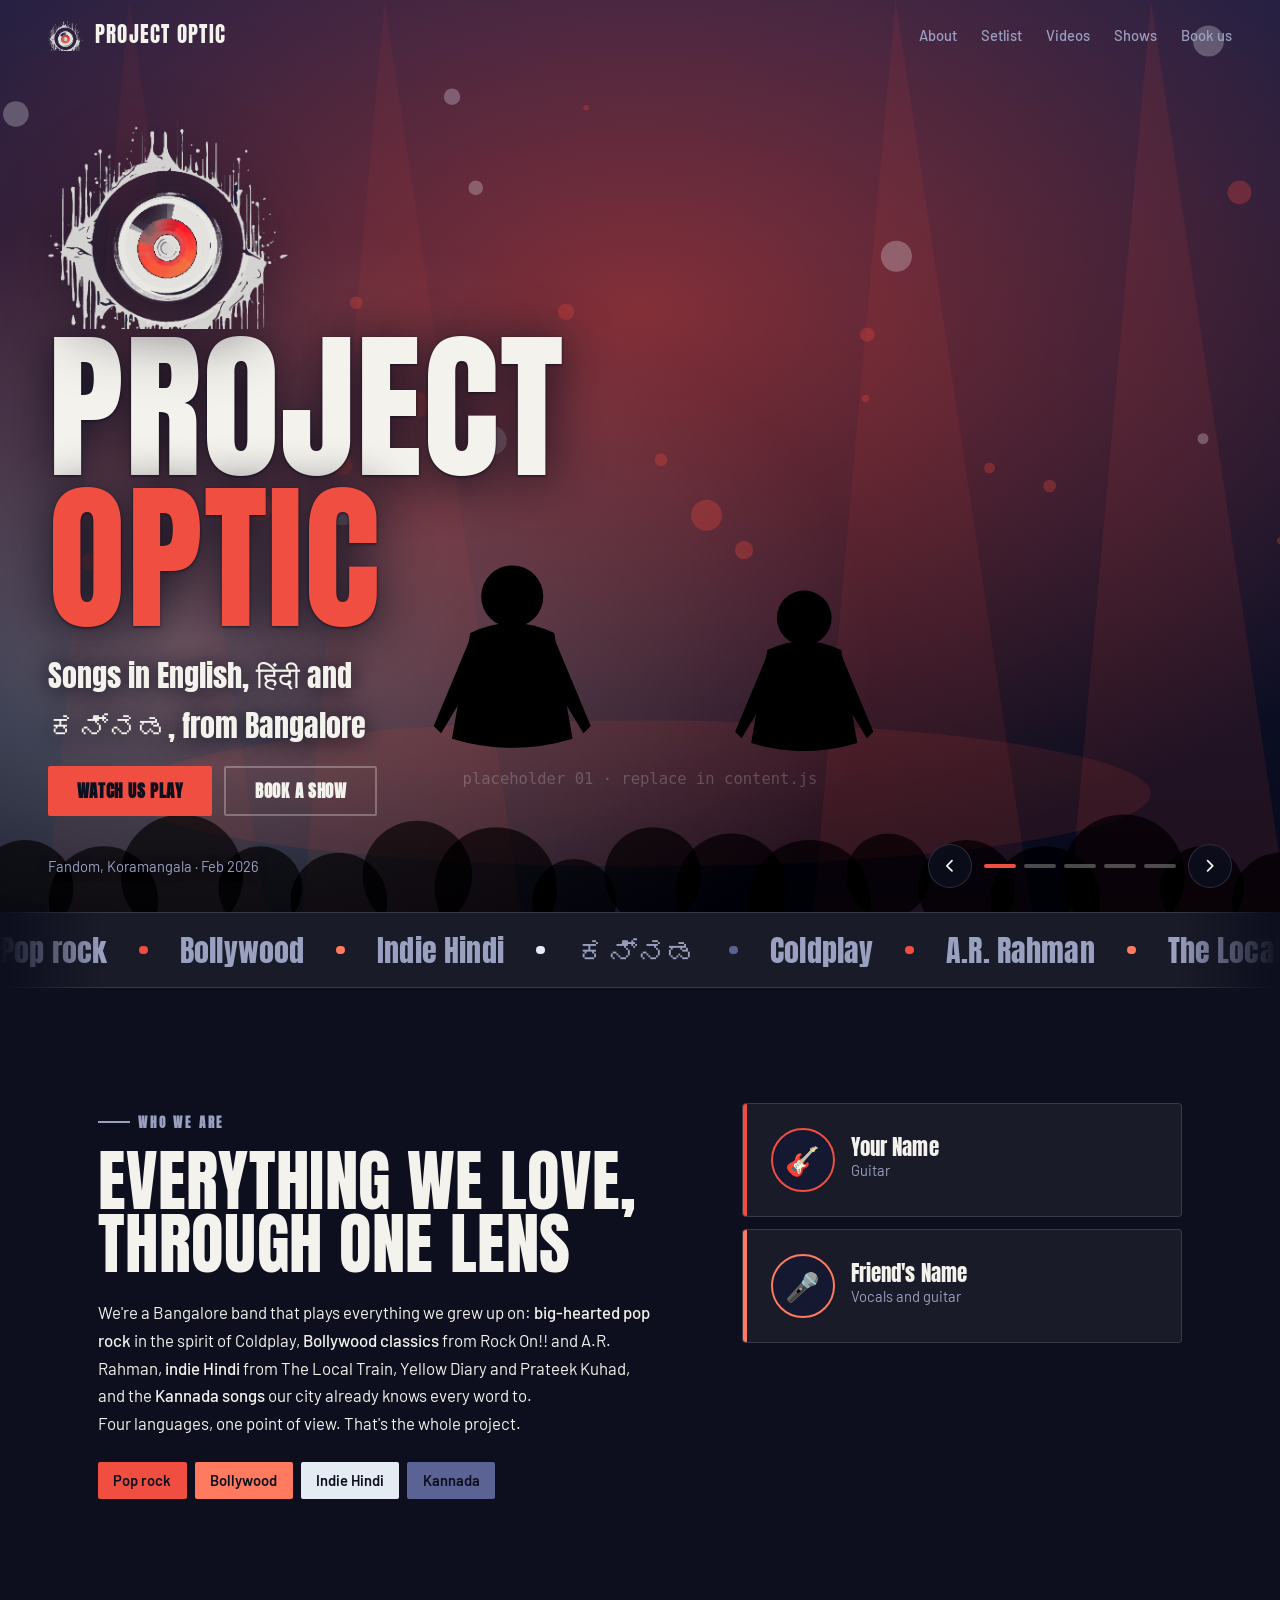
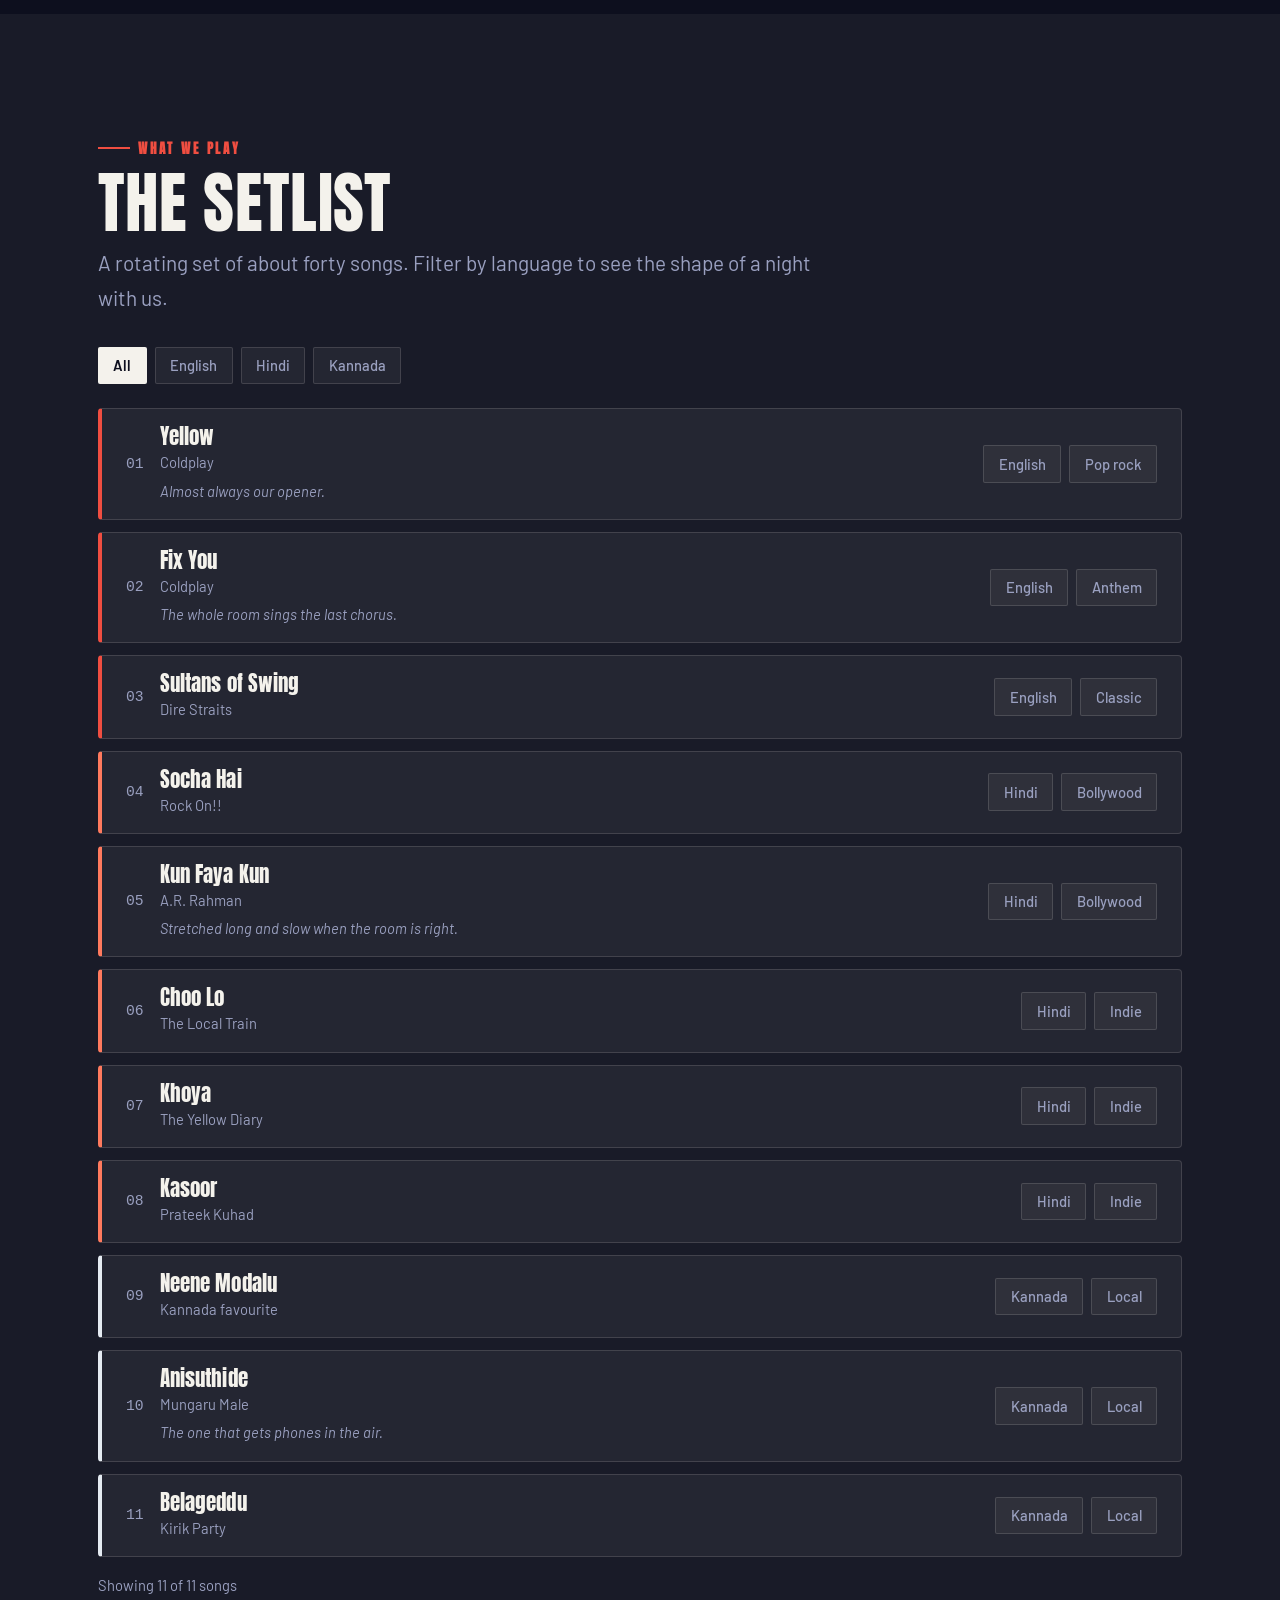
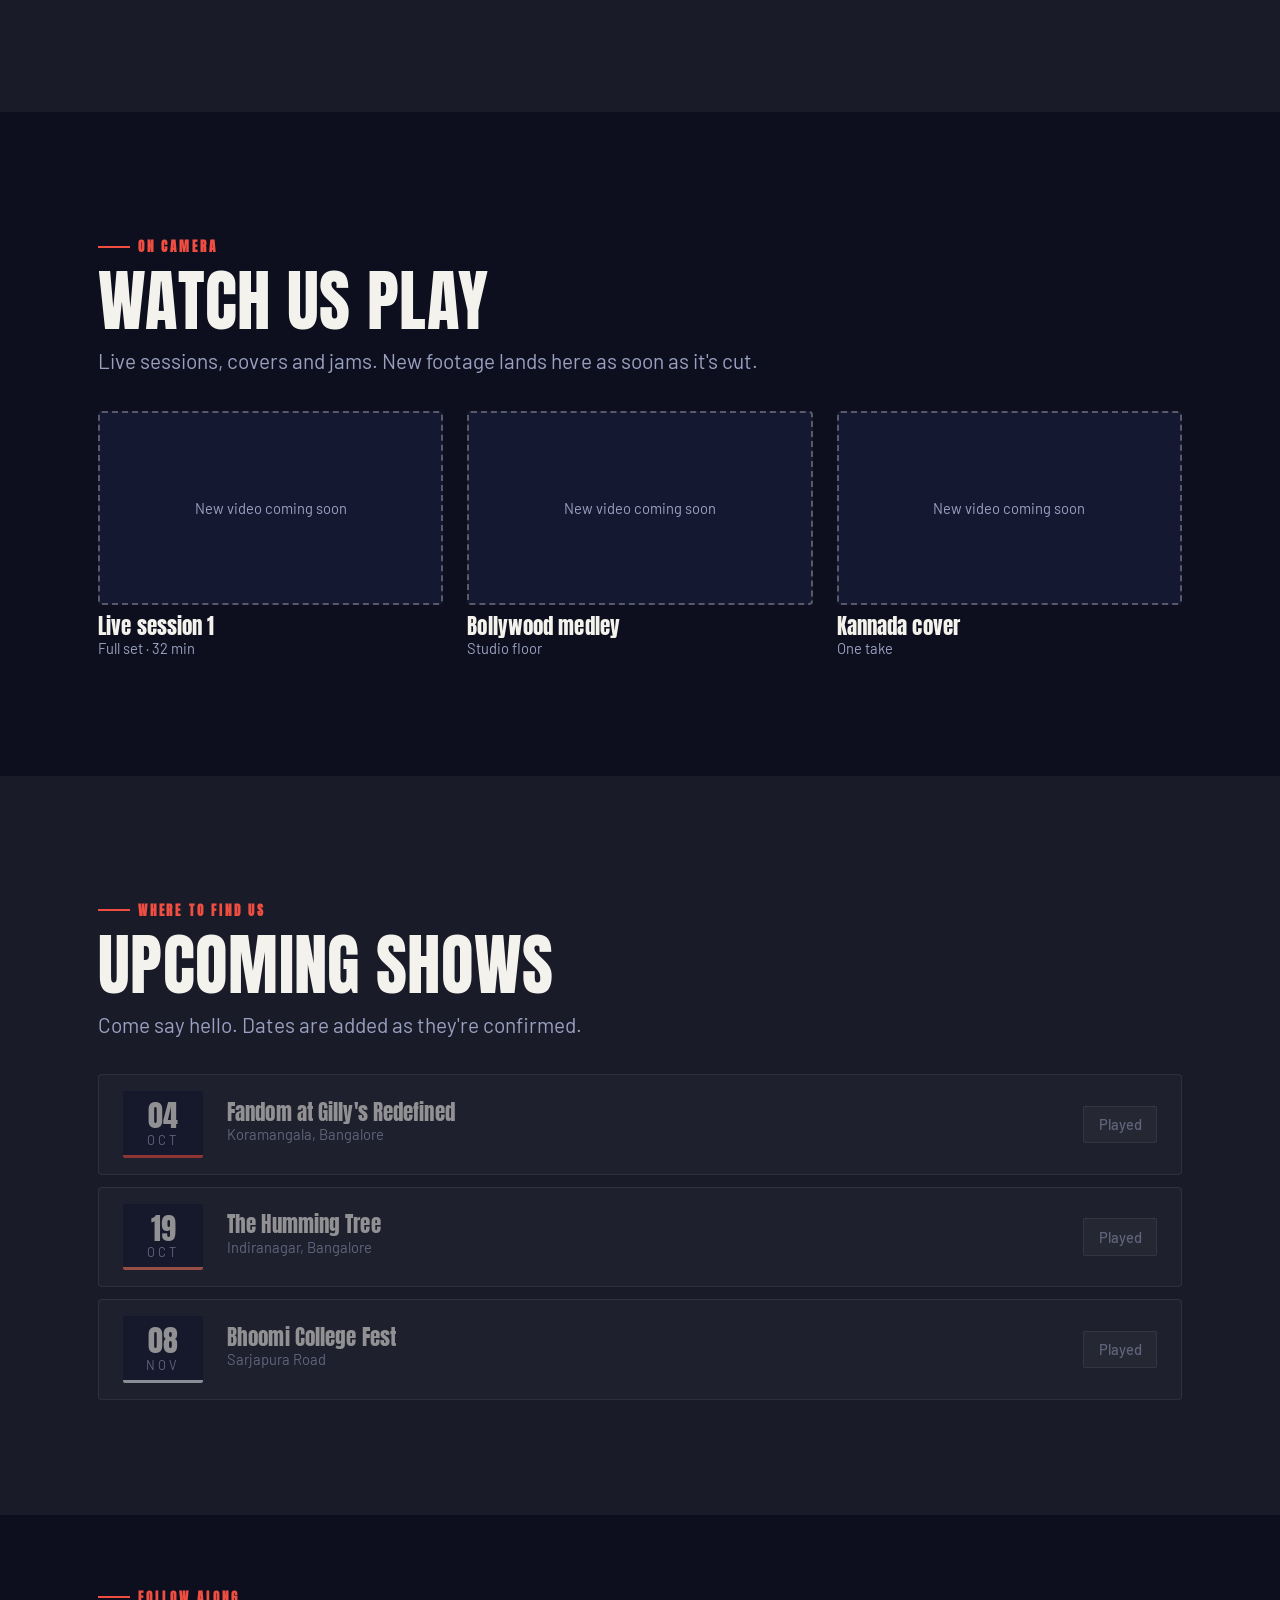
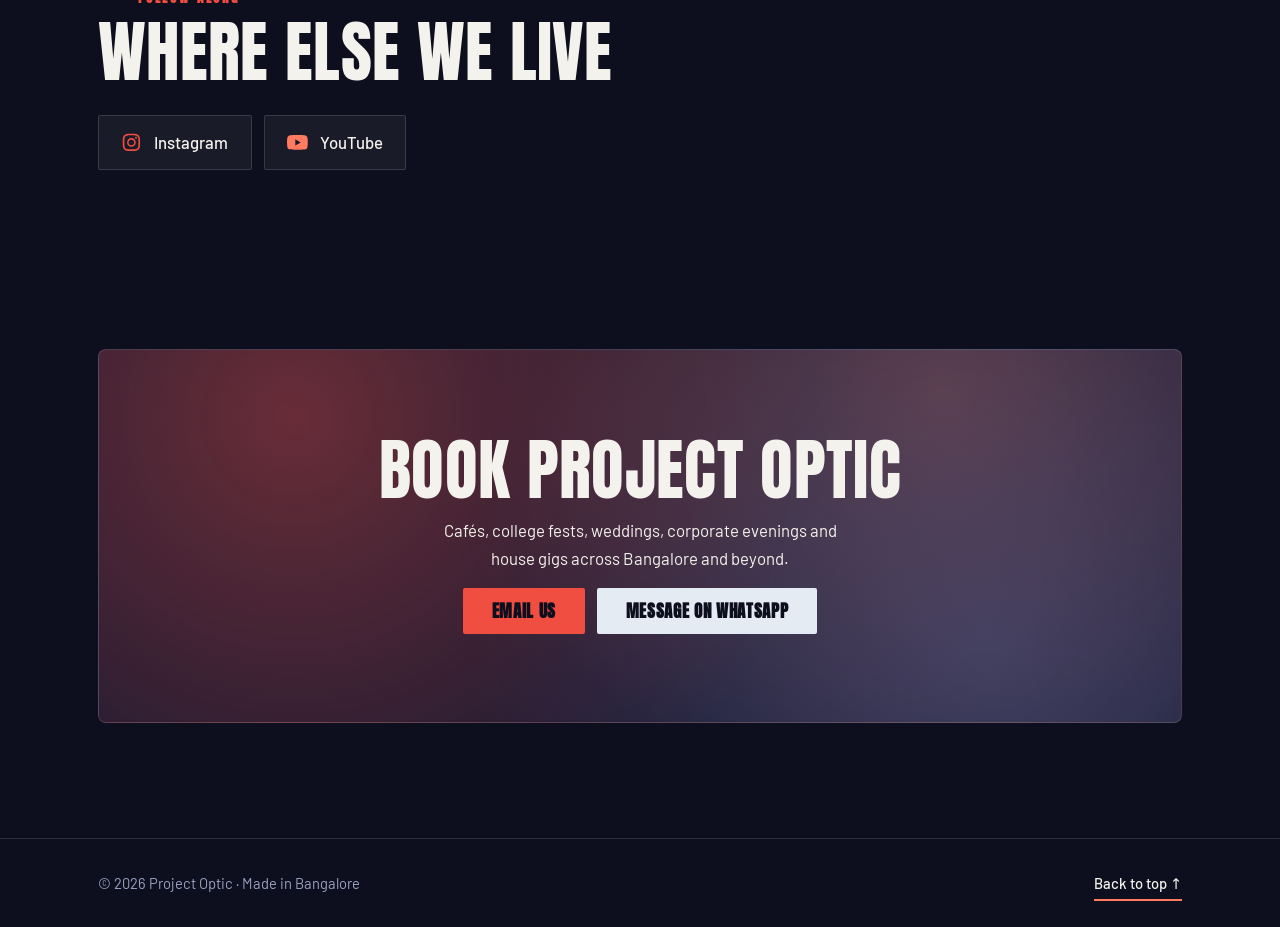
==== site/index.html @ 9bbc74f9 "Rebrand to Project Optic and redesign around the logo The band is Project Optic, and the logo — ink " ====
<!DOCTYPE html>
<html lang="en">
<head>
<meta charset="UTF-8">
<meta name="viewport" content="width=device-width, initial-scale=1.0">

<!-- Keep these in sync with brand.name / brand.tagline in assets/js/content.js.
     They are static so crawlers and link previews see them without running JS. -->
<title>Project Optic | Pop rock from Bangalore</title>
<meta name="description" content="Project Optic is a Bangalore band playing pop rock, Bollywood, indie Hindi and Kannada songs.">
<link rel="canonical" href="https://project-optic.netlify.app/">
<meta property="og:type" content="website">
<meta property="og:url" content="https://project-optic.netlify.app/">
<meta property="og:site_name" content="Project Optic">
<meta property="og:title" content="Project Optic | Pop rock from Bangalore">
<meta property="og:description" content="Project Optic is a Bangalore band playing pop rock, Bollywood, indie Hindi and Kannada songs.">
<meta property="og:image" content="https://project-optic.netlify.app/assets/img/og-cover.png">
<meta property="og:image:width" content="1200">
<meta property="og:image:height" content="630">
<meta name="twitter:card" content="summary_large_image">
<meta name="twitter:title" content="Project Optic | Pop rock from Bangalore">
<meta name="twitter:description" content="Project Optic is a Bangalore band playing pop rock, Bollywood, indie Hindi and Kannada songs.">
<meta name="twitter:image" content="https://project-optic.netlify.app/assets/img/og-cover.png">
<meta name="theme-color" content="#0d0f1e">

<link rel="icon" type="image/png" sizes="32x32" href="assets/img/favicon-32.png">
<link rel="apple-touch-icon" href="assets/img/icon-180.png">

<link rel="preconnect" href="https://fonts.googleapis.com">
<link rel="preconnect" href="https://fonts.gstatic.com" crossorigin>
<link href="https://fonts.googleapis.com/css2?family=Anton&family=Barlow:wght@400;500;600&family=Noto+Sans+Kannada:wght@400;600&display=swap" rel="stylesheet">

<!-- Stylesheets are layered: tokens (the theme) → base → layout → components
     → sections. Later files only ever consume variables from tokens.css. -->
<link rel="stylesheet" href="assets/css/tokens.css">
<link rel="stylesheet" href="assets/css/base.css">
<link rel="stylesheet" href="assets/css/layout.css">
<link rel="stylesheet" href="assets/css/components.css">
<link rel="stylesheet" href="assets/css/sections.css">
</head>

<body>

<a class="skip" href="#about">Skip to content</a>

<canvas id="backdrop" aria-hidden="true"></canvas>

<!-- ==========================================================================
     Every element below is an empty shell. assets/js/main.js fills each one
     from assets/js/content.js. To reorder the page, move a <section> here and
     move its matching line in the SECTIONS list in main.js.
     ========================================================================== -->

<header class="nav" id="nav"></header>

<header class="hero" id="top"></header>

<div class="marquee" id="marquee"></div>

<main>
  <section class="section"             id="about"   aria-label="About the band"></section>
  <section class="section section--tint" id="setlist" aria-label="Setlist"></section>
  <section class="section"             id="videos"  aria-label="Videos"></section>
  <section class="section section--tint" id="shows"   aria-label="Shows"></section>
  <section class="section section--tight" id="listen" aria-label="Follow along"></section>
  <section class="section"             id="book"    aria-label="Booking"></section>
</main>

<footer class="footer" id="footer"></footer>

<script type="module" src="assets/js/main.js"></script>
</body>
</html>
---- site/assets/css/tokens.css ----
/* ==========================================================================
   TOKENS — the entire look of the site lives in this file.
   Nothing below this file hard-codes a colour, font or size: every other
   stylesheet reads these variables. To reskin the band page, either edit
   the values in :root, or add a new [data-theme="..."] block and set
   <html data-theme="..."> (content.js -> theme).

   The default palette is pulled from the band logo: ink navy #1c2244,
   signal red #f04e41, and the cool paper grey #e5ebf2.
   ========================================================================== */

:root {
  /* --- surfaces ------------------------------------------------------- */
  --c-bg:          #0d0f1e;
  --c-bg-2:        #151831;
  --c-bg-3:        #1f2344;

  /* --- accents: four, used in rotation for stripes, chips and borders -- */
  --c-accent-1:    #f04e41;   /* signal red, straight off the lens */
  --c-accent-2:    #ff7a5e;   /* ember */
  --c-accent-3:    #e5ebf2;   /* paper steel */
  --c-accent-4:    #5b6394;   /* slate */

  /* --- ink ------------------------------------------------------------ */
  --c-text:        #f4f2ec;   /* bone */
  --c-muted:       #9aa0c0;
  --c-on-accent:   #0d0f1e;   /* text that sits ON an accent fill */

  /* --- derived: tints of the ink, so they follow --c-text automatically  */
  --c-line:        color-mix(in srgb, var(--c-text) 14%, transparent);
  --c-line-strong: color-mix(in srgb, var(--c-text) 30%, transparent);
  --c-surface:     color-mix(in srgb, var(--c-text)  5%, transparent);
  --c-surface-2:   color-mix(in srgb, var(--c-text)  9%, transparent);
  --c-veil:        color-mix(in srgb, var(--c-bg)   82%, transparent);

  /* --- type ----------------------------------------------------------- */
  /* Anton echoes the condensed weight of the OPTIC wordmark; Barlow is its
     quieter workmate for running text. */
  --f-display: "Anton", "Arial Narrow", system-ui, sans-serif;
  --f-body:    "Barlow", "Noto Sans Kannada", system-ui, sans-serif;
  --f-mono:    ui-monospace, "SF Mono", Menlo, monospace;

  --fw-body:    400;
  --fw-medium:  500;
  --fw-bold:    600;
  --fw-display: 400;          /* Anton ships one weight, and it is already heavy */

  /* fluid type scale: min at 360px, max at 1200px */
  --t-xs:   0.8rem;
  --t-sm:   0.92rem;
  --t-base: 1.05rem;
  --t-lg:   clamp(1.12rem, 0.4vw + 1.02rem, 1.3rem);
  --t-xl:   clamp(1.4rem,  1.0vw + 1.15rem, 1.9rem);
  --t-2xl:  clamp(1.9rem,  2.2vw + 1.3rem,  2.8rem);
  --t-3xl:  clamp(2.4rem,  4.6vw + 1.2rem,  4.2rem);
  --t-hero: clamp(3.6rem,  13vw,            10rem);

  --lh-tight: 0.94;
  --lh-snug:  1.2;
  --lh-body:  1.65;
  --ls-tight: 0.005em;        /* Anton is condensed; negative tracking closes it up */
  --ls-wide:   0.22em;

  /* --- space scale ---------------------------------------------------- */
  --s-1: 0.25rem;
  --s-2: 0.5rem;
  --s-3: 0.75rem;
  --s-4: 1rem;
  --s-5: 1.5rem;
  --s-6: 2rem;
  --s-7: 3rem;
  --s-8: 4rem;

  /* vertical rhythm between major sections, and the page side gutter */
  --s-section: clamp(4rem, 9vw, 7.5rem);
  --s-gutter:  clamp(1.25rem, 4vw, 3rem);

  /* --- measure -------------------------------------------------------- */
  --w-page:  1180px;
  --w-wide:  1420px;
  --w-prose: 62ch;

  /* --- shape ---------------------------------------------------------- */
  /* Hard edges: the logo is stencil and splatter, not soft and rounded. */
  --r-sm:   2px;
  --r-md:   4px;
  --r-lg:   6px;
  --r-xl:   8px;
  --r-pill: 999px;
  --r-button: var(--r-sm);    /* swap to --r-pill for a softer look */
  --r-chip:   var(--r-sm);

  --border:      1px solid var(--c-line);
  --border-accent-w: 4px;

  /* --- depth ---------------------------------------------------------- */
  --shadow-sm: 0 2px 10px rgb(0 0 0 / 0.3);
  --shadow-md: 0 14px 40px rgb(0 0 0 / 0.4);
  --shadow-lg: 0 30px 80px rgb(0 0 0 / 0.5);
  --glow:      0 0 34px color-mix(in srgb, var(--c-accent-1) 55%, transparent);

  /* --- motion --------------------------------------------------------- */
  --e-out:      cubic-bezier(.2, .8, .2, 1);
  --d-fast:     140ms;
  --d-base:     260ms;
  --d-slow:     600ms;

  /* --- chrome --------------------------------------------------------- */
  --nav-h:      4.5rem;
  --hero-min:   min(100svh, 880px);
  --slide-ratio: 16 / 10;

  /* --- brand ---------------------------------------------------------- */
  --logo-hero-w: clamp(9rem, 20vw, 15rem);
  --grain-opacity: 0.05;
}

/* ==========================================================================
   ALTERNATE THEMES
   Set `theme` in content.js to switch. Each block only restates what
   differs from :root.
   ========================================================================== */

/* The logo's native habitat: navy ink on paper. Pair with
   brand.logo = "assets/img/logo.png" and options.backdrop = "none". */
[data-theme="paper"] {
  --c-bg:        #f4f2ec;
  --c-bg-2:      #e8e5dc;
  --c-bg-3:      #dcd8cd;
  --c-accent-1:  #e03a2d;
  --c-accent-2:  #c2410c;
  --c-accent-3:  #1c2244;
  --c-accent-4:  #5b6394;
  --c-text:      #1c2244;
  --c-muted:     #5b6180;
  --c-on-accent: #f4f2ec;
  --grain-opacity: 0.03;
}

/* Colder, more clinical: surveillance rather than stage. */
[data-theme="scope"] {
  --c-bg:        #05100f;
  --c-bg-2:      #0a1d1c;
  --c-bg-3:      #103230;
  --c-accent-1:  #4ade80;
  --c-accent-2:  #22d3ee;
  --c-accent-3:  #e2f5f0;
  --c-accent-4:  #2f6f6a;
  --c-text:      #e8fbf6;
  --c-muted:     #7fa8a2;
  --c-on-accent: #05100f;
}

/* The earlier rangoli palette, kept so it is one word away. */
[data-theme="rangoli"] {
  --c-bg:        #120a2e;
  --c-bg-2:      #1d1147;
  --c-bg-3:      #2a1661;
  --c-accent-1:  #ffb627;
  --c-accent-2:  #ff3d8b;
  --c-accent-3:  #19c3b3;
  --c-accent-4:  #7b5cff;
  --c-text:      #f6eee3;
  --c-muted:     #b9aed6;
  --c-on-accent: #120a2e;
  --f-display:   "Baloo 2", system-ui, sans-serif;
  --f-body:      "Mukta", system-ui, sans-serif;
  --r-button:    var(--r-pill);
  --r-chip:      var(--r-pill);
  --r-sm: 10px; --r-md: 18px; --r-lg: 28px; --r-xl: 40px;
  --lh-tight: 1.02; --ls-tight: -0.02em;
}
---- site/assets/css/base.css ----
/* ==========================================================================
   BASE — reset and element defaults. Reads tokens, defines no look of its own.
   ========================================================================== */

*, *::before, *::after { box-sizing: border-box; }
* { margin: 0; padding: 0; }

html {
  scroll-behavior: smooth;
  scroll-padding-top: calc(var(--nav-h) + var(--s-4));
  -webkit-text-size-adjust: 100%;
}

body {
  background: var(--c-bg);
  color: var(--c-text);
  font-family: var(--f-body);
  font-size: var(--t-base);
  font-weight: var(--fw-body);
  line-height: var(--lh-body);
  overflow-x: hidden;
  -webkit-font-smoothing: antialiased;
}

img, svg, video, canvas { display: block; max-width: 100%; }
img { height: auto; }

a { color: inherit; text-decoration: none; }
button { font: inherit; color: inherit; background: none; border: 0; cursor: pointer; }
ul, ol { list-style: none; }

h1, h2, h3, h4 {
  font-family: var(--f-display);
  font-weight: var(--fw-display);
  line-height: var(--lh-tight);
  letter-spacing: var(--ls-tight);
  text-wrap: balance;
}

p { text-wrap: pretty; }

:focus-visible {
  outline: 3px solid var(--c-accent-1);
  outline-offset: 3px;
  border-radius: var(--r-sm);
}

::selection { background: var(--c-accent-2); color: var(--c-text); }

/* Visible only to screen readers. */
.sr-only {
  position: absolute;
  width: 1px; height: 1px;
  margin: -1px; padding: 0;
  overflow: hidden;
  clip-path: inset(50%);
  white-space: nowrap;
}

/* Skip link, revealed on keyboard focus. */
.skip {
  position: absolute;
  top: var(--s-3); left: var(--s-3);
  z-index: 100;
  padding: var(--s-3) var(--s-5);
  border-radius: var(--r-pill);
  background: var(--c-accent-1);
  color: var(--c-on-accent);
  font-family: var(--f-display);
  font-weight: var(--fw-bold);
  transform: translateY(-160%);
  transition: transform var(--d-base) var(--e-out);
}
.skip:focus-visible { transform: translateY(0); }

@media (prefers-reduced-motion: reduce) {
  html { scroll-behavior: auto; }
  *, *::before, *::after {
    animation-duration: 0.01ms !important;
    animation-iteration-count: 1 !important;
    transition-duration: 0.01ms !important;
  }
}
---- site/assets/css/layout.css ----
/* ==========================================================================
   LAYOUT — the page shell: nav, section rhythm, containers, footer.
   Structural only. Section-specific composition lives in sections.css.
   ========================================================================== */

/* --- containers --------------------------------------------------------- */
.wrap      { width: 100%; max-width: var(--w-page); margin-inline: auto; padding-inline: var(--s-gutter); }
.wrap--wide{ max-width: var(--w-wide); }
.prose     { max-width: var(--w-prose); }

/* --- section rhythm ----------------------------------------------------- */
.section { padding-block: var(--s-section); position: relative; }
.section--tight { padding-block: calc(var(--s-section) * 0.55); }

/* Alternating tint, so neighbouring sections separate without hard rules. */
.section--tint { background: var(--c-surface); }

.section__head {
  display: flex;
  flex-wrap: wrap;
  align-items: end;
  justify-content: space-between;
  gap: var(--s-4);
  margin-bottom: var(--s-6);
}
.section__title { font-size: var(--t-3xl); text-transform: uppercase; }
.section__lead  { color: var(--c-muted); font-size: var(--t-lg); max-width: var(--w-prose); margin-top: var(--s-3); }

/* Small uppercase kicker above a heading. */
.kicker {
  display: inline-flex;
  align-items: center;
  gap: var(--s-2);
  font-family: var(--f-display);
  font-size: var(--t-xs);
  font-weight: var(--fw-bold);
  letter-spacing: var(--ls-wide);
  text-transform: uppercase;
  color: var(--c-accent-1);
  margin-bottom: var(--s-3);
}
.kicker::before {
  content: "";
  width: 2rem; height: 2px;
  background: currentColor;
}

/* --- nav ---------------------------------------------------------------- */
.nav {
  position: fixed;
  inset: 0 0 auto 0;
  z-index: 50;
  height: var(--nav-h);
  display: flex;
  align-items: center;
  gap: var(--s-5);
  justify-content: space-between;
  padding-inline: var(--s-gutter);
  transition: background var(--d-base), backdrop-filter var(--d-base), border-color var(--d-base);
  border-bottom: 1px solid transparent;
}
/* .is-stuck is toggled by nav.js once the page scrolls past the hero lip. */
.nav.is-stuck {
  background: var(--c-veil);
  backdrop-filter: blur(14px) saturate(1.3);
  border-bottom-color: var(--c-line);
}

.nav__brand {
  display: inline-flex;
  align-items: center;
  gap: var(--s-3);
  font-family: var(--f-display);
  font-weight: var(--fw-display);
  font-size: var(--t-lg);
  letter-spacing: var(--ls-tight);
}
.nav__mark { width: auto; height: 1.9rem; flex: none; object-fit: contain; }
.nav__brand span { text-transform: uppercase; letter-spacing: 0.06em; }

.nav__links { display: flex; align-items: center; gap: var(--s-5); }
.nav__link {
  position: relative;
  font-weight: var(--fw-medium);
  font-size: var(--t-sm);
  color: var(--c-muted);
  transition: color var(--d-fast);
}
.nav__link::after {
  content: "";
  position: absolute;
  left: 0; right: 100%; bottom: -6px;
  height: 2px;
  background: var(--c-accent-2);
  transition: right var(--d-base) var(--e-out);
}
.nav__link:hover, .nav__link[aria-current="true"] { color: var(--c-text); }
.nav__link:hover::after, .nav__link[aria-current="true"]::after { right: 0; }

@media (max-width: 760px) {
  .nav__links { gap: var(--s-4); }
  .nav__link  { font-size: var(--t-xs); }
  .nav__link[data-optional] { display: none; }
}

/* --- footer ------------------------------------------------------------- */
.footer {
  border-top: var(--border);
  padding-block: var(--s-6);
  color: var(--c-muted);
  font-size: var(--t-sm);
}
.footer__inner {
  display: flex;
  flex-wrap: wrap;
  gap: var(--s-4);
  align-items: center;
  justify-content: space-between;
}

/* --- decorative background layer --------------------------------------- */
#backdrop {
  position: fixed;
  inset: 0;
  z-index: -1;
  width: 100%;
  height: 100%;
}
---- site/assets/css/components.css ----
/* ==========================================================================
   COMPONENTS — small reusable pieces, used by more than one section.
   ========================================================================== */

/* --- buttons ------------------------------------------------------------ */
.btn {
  display: inline-flex;
  align-items: center;
  gap: var(--s-2);
  padding: 0.9rem 1.8rem;
  border-radius: var(--r-button);
  font-family: var(--f-display);
  letter-spacing: 0.04em;
  text-transform: uppercase;
  font-weight: var(--fw-bold);
  font-size: var(--t-base);
  line-height: 1;
  white-space: nowrap;
  transition: transform var(--d-fast) var(--e-out), background var(--d-fast), box-shadow var(--d-fast);
}
.btn:hover { transform: translateY(-2px); }
.btn:active { transform: translateY(0); }

.btn--primary { background: var(--c-accent-1); color: var(--c-on-accent); }
.btn--accent  { background: var(--c-accent-3); color: var(--c-on-accent); }
.btn--ghost   { border: 2px solid var(--c-line-strong); color: var(--c-text); }
.btn--ghost:hover { border-color: var(--c-text); background: var(--c-surface); }

.btn-row { display: flex; flex-wrap: wrap; gap: var(--s-3); }

/* --- chips -------------------------------------------------------------- */
.chip {
  display: inline-flex;
  align-items: center;
  gap: var(--s-2);
  padding: 0.35rem 0.9rem;
  border-radius: var(--r-chip);
  border: var(--border);
  background: var(--c-surface);
  font-size: var(--t-sm);
  font-weight: var(--fw-medium);
  color: var(--c-muted);
  transition: color var(--d-fast), background var(--d-fast), border-color var(--d-fast);
}
.chip-row { display: flex; flex-wrap: wrap; gap: var(--s-2); }

/* Filled variant. --accent is set per item by render.js, cycling the four
   accent tokens, so a new palette recolours every chip for free. */
.chip--solid {
  background: var(--accent, var(--c-accent-1));
  border-color: transparent;
  color: var(--c-on-accent);
  font-weight: var(--fw-bold);
}

/* Toggle variant, used by the setlist filter. */
.chip--toggle { cursor: pointer; }
.chip--toggle:hover { color: var(--c-text); border-color: var(--c-line-strong); }
.chip--toggle[aria-pressed="true"] {
  background: var(--c-text);
  border-color: transparent;
  color: var(--c-bg);
  font-weight: var(--fw-bold);
}

/* --- card --------------------------------------------------------------- */
.card {
  position: relative;
  padding: var(--s-5);
  border-radius: var(--r-md);
  background: var(--c-surface);
  border: var(--border);
  overflow: hidden;
}
/* Coloured spine; --accent is assigned per card by render.js. */
.card--spine::before {
  content: "";
  position: absolute;
  inset: 0 auto 0 0;
  width: var(--border-accent-w);
  background: var(--accent, var(--c-accent-1));
}
.card--spine { padding-left: calc(var(--s-5) + var(--border-accent-w)); }

.card--lift { transition: transform var(--d-base) var(--e-out), background var(--d-base); }
.card--lift:hover { transform: translateY(-4px); background: var(--c-surface-2); }

/* --- avatar ------------------------------------------------------------- */
.avatar {
  width: 4rem; height: 4rem;
  flex: none;
  display: grid;
  place-items: center;
  border-radius: 50%;
  background: var(--c-bg-2);
  border: 2px solid var(--accent, var(--c-accent-1));
  font-size: 1.75rem;
  line-height: 1;
}

/* --- marquee ------------------------------------------------------------ */
.marquee {
  overflow: hidden;
  border-block: var(--border);
  background: var(--c-surface);
  padding-block: var(--s-3);
  -webkit-mask-image: linear-gradient(90deg, transparent, #000 8%, #000 92%, transparent);
          mask-image: linear-gradient(90deg, transparent, #000 8%, #000 92%, transparent);
}
.marquee__track {
  display: flex;
  width: max-content;
  gap: var(--s-6);
  animation: marquee var(--marquee-duration, 34s) linear infinite;
}
.marquee:hover .marquee__track { animation-play-state: paused; }
.marquee__item {
  display: inline-flex;
  align-items: center;
  gap: var(--s-6);
  font-family: var(--f-display);
  font-size: var(--t-xl);
  font-weight: var(--fw-display);
  letter-spacing: var(--ls-tight);
  color: var(--c-muted);
  white-space: nowrap;
}
.marquee__item::after {
  content: "";
  width: 0.55rem; height: 0.55rem;
  border-radius: 50%;
  background: var(--accent, var(--c-accent-2));
}
@keyframes marquee { to { transform: translateX(-50%); } }

@media (prefers-reduced-motion: reduce) {
  .marquee__track { animation: none; }
}

/* --- empty state -------------------------------------------------------- */
.empty {
  display: grid;
  place-items: center;
  gap: var(--s-2);
  padding: var(--s-6);
  text-align: center;
  border: 2px dashed var(--c-line-strong);
  border-radius: var(--r-md);
  color: var(--c-muted);
  font-size: var(--t-sm);
}
---- site/assets/css/sections.css ----
/* ==========================================================================
   SECTIONS — the composition of each band-page block, in page order:
   hero/carousel · about · setlist · videos · shows · listen · book
   ========================================================================== */

/* ==========================================================================
   1. HERO — full-bleed auto-scrolling photo carousel with the name over it
   ========================================================================== */
.hero {
  position: relative;
  min-height: var(--hero-min);
  display: grid;
  isolation: isolate;
}
.hero > * { grid-area: 1 / 1; }

/* --- the carousel itself ------------------------------------------------ */
.carousel { position: relative; overflow: hidden; }

.carousel__track {
  display: flex;
  height: 100%;
  overflow-x: auto;
  overscroll-behavior-x: contain;
  scroll-snap-type: x mandatory;
  scrollbar-width: none;
}
.carousel__track::-webkit-scrollbar { display: none; }

.slide {
  position: relative;
  flex: 0 0 100%;
  scroll-snap-align: center;
  scroll-snap-stop: always;
}
.slide__img {
  width: 100%;
  height: 100%;
  object-fit: cover;
  /* Photos sit behind display type, so they are dimmed and desaturated a
     little; remove this filter if your photos are already dark. */
  filter: saturate(1.05) contrast(1.05);
}

/* Legibility veil: darkens the photo towards the bottom where text sits. */
.hero__veil {
  pointer-events: none;
  background:
    linear-gradient(180deg,
      color-mix(in srgb, var(--c-bg) 72%, transparent) 0%,
      color-mix(in srgb, var(--c-bg) 18%, transparent) 32%,
      color-mix(in srgb, var(--c-bg) 62%, transparent) 72%,
      var(--c-bg) 100%),
    radial-gradient(ellipse at 50% 42%,
      transparent 30%,
      color-mix(in srgb, var(--c-bg) 55%, transparent) 100%);
}

/* --- the words over the photos ------------------------------------------ */
.hero__content {
  position: relative;
  z-index: 2;
  display: grid;
  align-content: center;
  justify-items: start;
  gap: var(--s-4);
  width: 100%;
  max-width: var(--w-wide);
  margin-inline: auto;
  padding: calc(var(--nav-h) + var(--s-7)) var(--s-gutter) calc(var(--s-8) + var(--s-6));
  pointer-events: none;
}
.hero__content > * { pointer-events: auto; }

/* The lens mark, floated above the name. Drop-shadow rather than box-shadow
   so the glow follows the splatter's silhouette, not a rectangle. */
.hero__mark {
  width: var(--logo-hero-w);
  height: auto;
  margin-bottom: calc(var(--s-3) * -1);
  filter: drop-shadow(0 8px 30px color-mix(in srgb, var(--c-bg) 90%, transparent));
}

.hero__title {
  font-size: var(--t-hero);
  line-height: var(--lh-tight);
  text-transform: uppercase;
  text-shadow: 0 6px 50px var(--c-bg), 0 1px 3px color-mix(in srgb, var(--c-bg) 80%, transparent);
}
.hero__title span { display: block; }
.hero__title span:nth-child(2) { color: var(--c-accent-1); }

.hero__tagline {
  font-family: var(--f-display);
  font-weight: var(--fw-medium);
  font-size: var(--t-xl);
  max-width: 24ch;
  text-shadow: 0 2px 22px var(--c-bg);
}

/* --- controls ----------------------------------------------------------- */
.carousel__ui {
  position: absolute;
  z-index: 3;
  left: 0; right: 0; bottom: var(--s-5);
  display: flex;
  align-items: center;
  justify-content: space-between;
  gap: var(--s-4);
  max-width: var(--w-wide);
  margin-inline: auto;
  padding-inline: var(--s-gutter);
}

.carousel__caption {
  font-size: var(--t-sm);
  color: var(--c-muted);
  text-shadow: 0 1px 10px var(--c-bg);
  min-height: 1.5em;
}

.carousel__nav { display: flex; align-items: center; gap: var(--s-3); }

.carousel__btn {
  width: 2.75rem; height: 2.75rem;
  display: grid;
  place-items: center;
  border-radius: 50%;
  border: var(--border);
  background: var(--c-veil);
  backdrop-filter: blur(8px);
  transition: background var(--d-fast), border-color var(--d-fast), transform var(--d-fast);
}
.carousel__btn:hover { background: var(--c-surface-2); border-color: var(--c-text); transform: scale(1.06); }
.carousel__btn svg { width: 1.1rem; height: 1.1rem; fill: none; stroke: currentColor; stroke-width: 2.4; }

.carousel__dots { display: flex; gap: var(--s-2); }
.carousel__dot {
  width: 2rem; height: 4px;
  border-radius: var(--r-pill);
  background: var(--c-line-strong);
  transition: background var(--d-base);
}
.carousel__dot[aria-current="true"] { background: var(--c-accent-1); }

@media (max-width: 680px) {
  .carousel__ui { flex-direction: column; align-items: flex-start; }
  .carousel__caption { order: 2; }
}

/* ==========================================================================
   2. ABOUT — story beside the line-up
   ========================================================================== */
.about {
  display: grid;
  grid-template-columns: 1.15fr 0.85fr;
  gap: var(--s-7);
  align-items: start;
}
.about__body > p { color: var(--c-muted); margin-bottom: var(--s-4); }
.about__body strong { color: var(--c-text); font-weight: var(--fw-medium); }

.members { display: grid; gap: var(--s-3); }
.member { display: flex; gap: var(--s-4); align-items: center; }
.member__name { font-size: var(--t-lg); }
.member__role { color: var(--c-muted); font-size: var(--t-sm); }

@media (max-width: 860px) {
  .about { grid-template-columns: 1fr; gap: var(--s-6); }
}

/* ==========================================================================
   3. SETLIST — the songs and what they are
   ========================================================================== */
.setlist { display: grid; gap: var(--s-3); }

.song {
  display: grid;
  grid-template-columns: auto 1fr auto;
  align-items: center;
  gap: var(--s-4);
  padding: var(--s-4) var(--s-5);
  border-radius: var(--r-md);
  background: var(--c-surface);
  border: var(--border);
  border-left: var(--border-accent-w) solid var(--accent, var(--c-accent-1));
  transition: background var(--d-fast), transform var(--d-fast) var(--e-out);
}
.song:hover { background: var(--c-surface-2); transform: translateX(4px); }

.song__index {
  font-family: var(--f-mono);
  font-size: var(--t-sm);
  color: var(--c-muted);
  font-variant-numeric: tabular-nums;
}
.song__title { font-size: var(--t-lg); line-height: var(--lh-snug); }
.song__by    { color: var(--c-muted); font-size: var(--t-sm); }
.song__note  { color: var(--c-muted); font-size: var(--t-sm); font-style: italic; margin-top: var(--s-1); }
.song__meta  { display: flex; gap: var(--s-2); flex-wrap: wrap; justify-content: flex-end; }

/* Hidden by the language filter rather than removed, so focus order holds. */
.song[hidden] { display: none; }

.setlist__filter { margin-bottom: var(--s-5); }
.setlist__count  { color: var(--c-muted); font-size: var(--t-sm); margin-top: var(--s-4); }

@media (max-width: 680px) {
  .song { grid-template-columns: auto 1fr; }
  .song__meta { grid-column: 2; justify-content: flex-start; }
}

/* ==========================================================================
   4. VIDEOS — click-to-play, so no YouTube weight until asked for
   ========================================================================== */
.videos {
  display: grid;
  grid-template-columns: repeat(auto-fit, minmax(300px, 1fr));
  gap: var(--s-5);
}
.video__frame {
  position: relative;
  aspect-ratio: 16 / 9;
  border-radius: var(--r-md);
  overflow: hidden;
  background: var(--c-bg-2);
}
.video__frame iframe { position: absolute; inset: 0; width: 100%; height: 100%; border: 0; }

.video__play {
  position: absolute;
  inset: 0;
  width: 100%; height: 100%;
  padding: 0;
  background-size: cover;
  background-position: center;
}
.video__play::before {
  content: "";
  position: absolute;
  inset: 0;
  background: color-mix(in srgb, var(--c-bg) 30%, transparent);
  transition: background var(--d-base);
}
.video__play:hover::before { background: color-mix(in srgb, var(--c-bg) 10%, transparent); }
.video__play::after {
  content: "";
  position: absolute;
  left: 50%; top: 50%;
  translate: -50% -50%;
  width: 4.5rem; aspect-ratio: 1;
  border-radius: 50%;
  background: var(--c-accent-2) url("data:image/svg+xml,%3Csvg xmlns='http://www.w3.org/2000/svg' viewBox='0 0 24 24'%3E%3Cpath d='M8 5v14l11-7z' fill='white'/%3E%3C/svg%3E") center / 2.2rem no-repeat;
  box-shadow: var(--glow);
  transition: scale var(--d-fast) var(--e-out);
}
.video__play:hover::after { scale: 1.12; }

.video__title { font-size: var(--t-lg); margin-top: var(--s-3); }
.video__meta  { color: var(--c-muted); font-size: var(--t-sm); }

/* ==========================================================================
   5. SHOWS — upcoming dates
   ========================================================================== */
.shows { display: grid; gap: var(--s-3); }
.show {
  display: grid;
  grid-template-columns: 5rem 1fr auto;
  align-items: center;
  gap: var(--s-5);
  padding: var(--s-4) var(--s-5);
  border-radius: var(--r-md);
  border: var(--border);
  background: var(--c-surface);
}
.show__date {
  display: grid;
  place-items: center;
  padding: var(--s-2);
  border-radius: var(--r-sm);
  background: var(--c-bg-2);
  border-bottom: 3px solid var(--accent, var(--c-accent-1));
  line-height: 1.1;
}
.show__day   { font-family: var(--f-display); font-size: var(--t-xl); font-weight: var(--fw-display); }
.show__month { font-size: var(--t-xs); text-transform: uppercase; letter-spacing: var(--ls-wide); color: var(--c-muted); }
.show__venue { font-size: var(--t-lg); }
.show__where { color: var(--c-muted); font-size: var(--t-sm); }
.show--past  { opacity: 0.55; }

@media (max-width: 680px) {
  .show { grid-template-columns: 4rem 1fr; gap: var(--s-4); }
  .show > .btn, .show > .chip { grid-column: 2; justify-self: start; }
}

/* ==========================================================================
   6. LISTEN — social links
   ========================================================================== */
.socials { display: flex; flex-wrap: wrap; gap: var(--s-3); }
.social {
  display: inline-flex;
  align-items: center;
  gap: var(--s-3);
  padding: 0.8rem 1.4rem;
  border-radius: var(--r-button);
  background: var(--c-surface);
  border: var(--border);
  font-weight: var(--fw-medium);
  transition: background var(--d-fast), border-color var(--d-fast), transform var(--d-fast);
}
.social:hover { background: var(--c-surface-2); border-color: var(--accent, var(--c-accent-1)); transform: translateY(-2px); }
.social svg { width: 1.3rem; height: 1.3rem; fill: var(--accent, var(--c-accent-1)); }

/* ==========================================================================
   7. BOOK — closing call to action
   ========================================================================== */
.book {
  text-align: center;
  display: grid;
  justify-items: center;
  gap: var(--s-4);
  padding: clamp(3rem, 8vw, 5.5rem) var(--s-5);
  border-radius: var(--r-xl);
  background:
    radial-gradient(circle at 18% 18%, color-mix(in srgb, var(--c-accent-1) 38%, transparent), transparent 55%),
    radial-gradient(circle at 82% 78%, color-mix(in srgb, var(--c-accent-4) 45%, transparent), transparent 55%),
    radial-gradient(circle at 78% 12%, color-mix(in srgb, var(--c-accent-2) 30%, transparent), transparent 50%),
    var(--c-bg-2);
  border: var(--border);
}
.book__lead { max-width: 46ch; color: var(--c-text); }

/* ==========================================================================
   Scroll-in reveal. Added by reveal.js; harmless if the script never runs,
   because the default state is visible.
   ========================================================================== */
.reveal { opacity: 0; transform: translateY(18px); }
.reveal.is-in { opacity: 1; transform: none; transition: opacity var(--d-slow) var(--e-out), transform var(--d-slow) var(--e-out); }

@media (prefers-reduced-motion: reduce) {
  .reveal { opacity: 1; transform: none; }
}
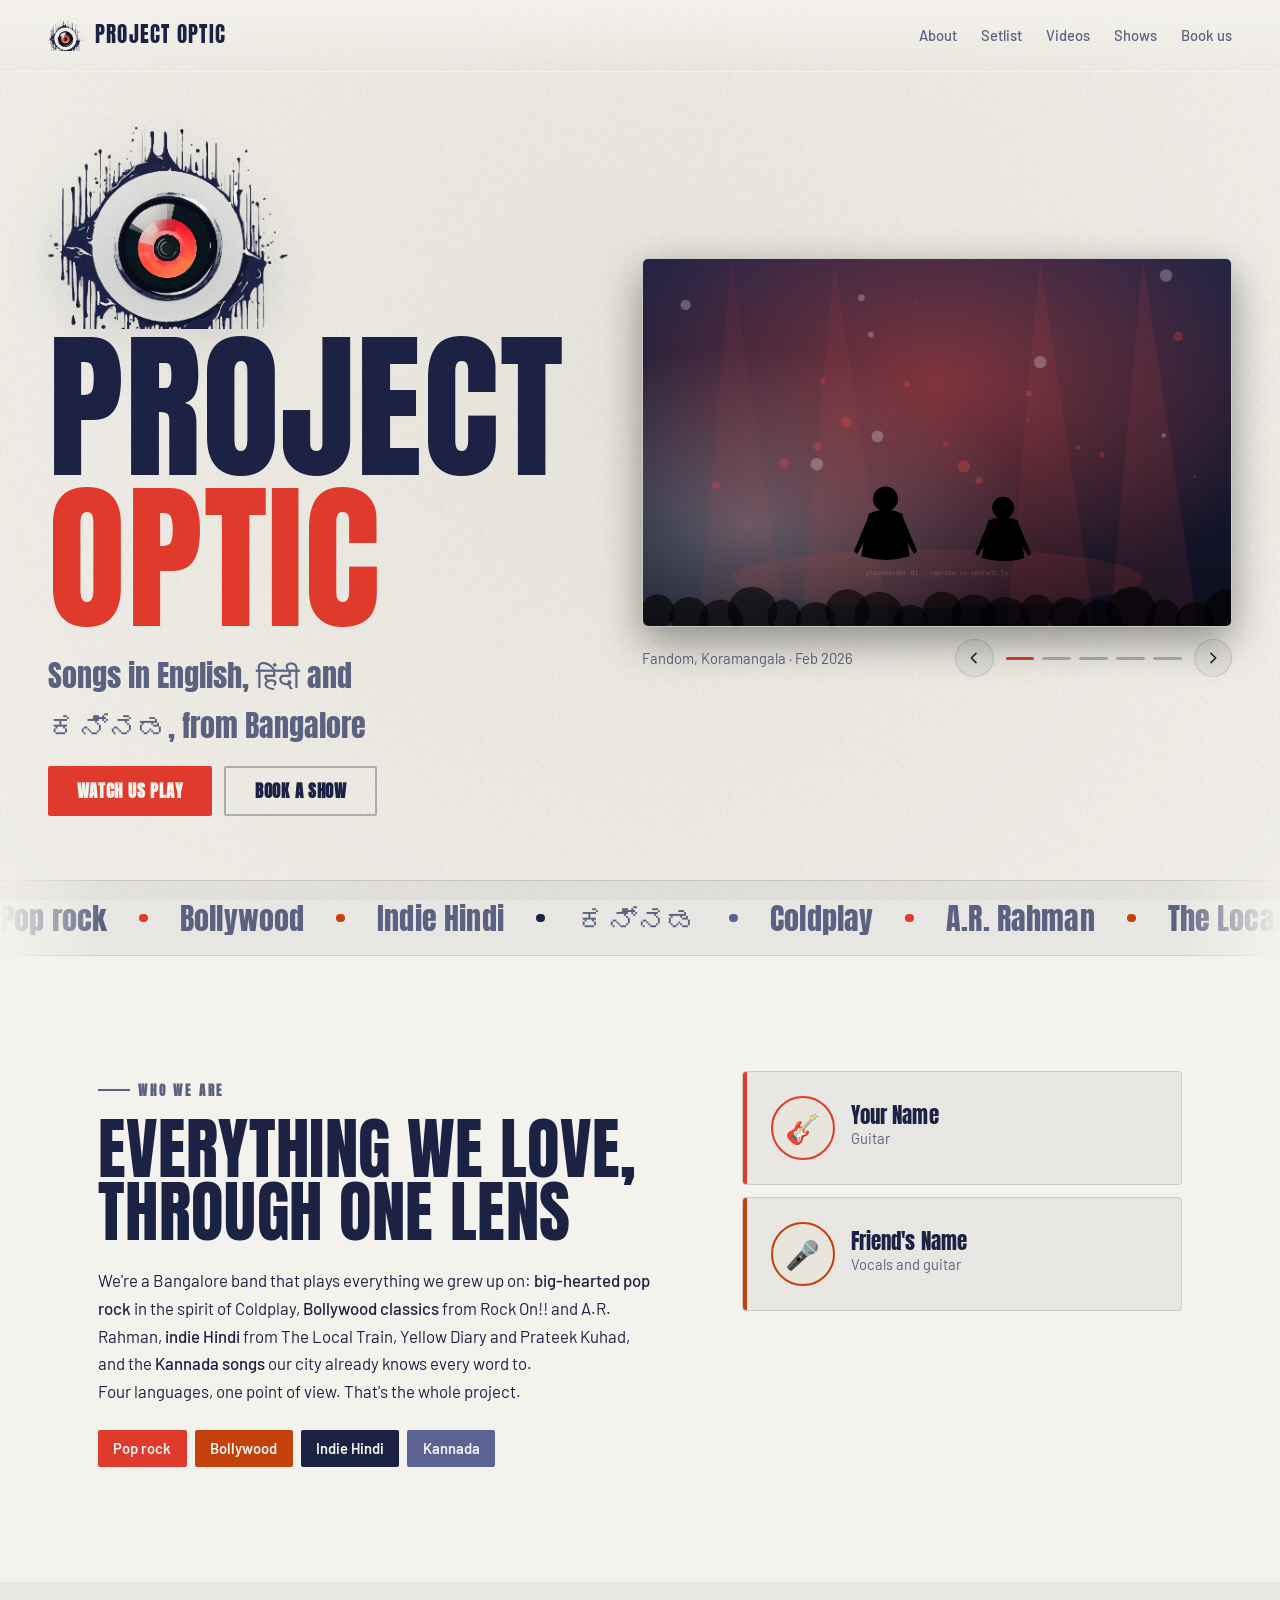
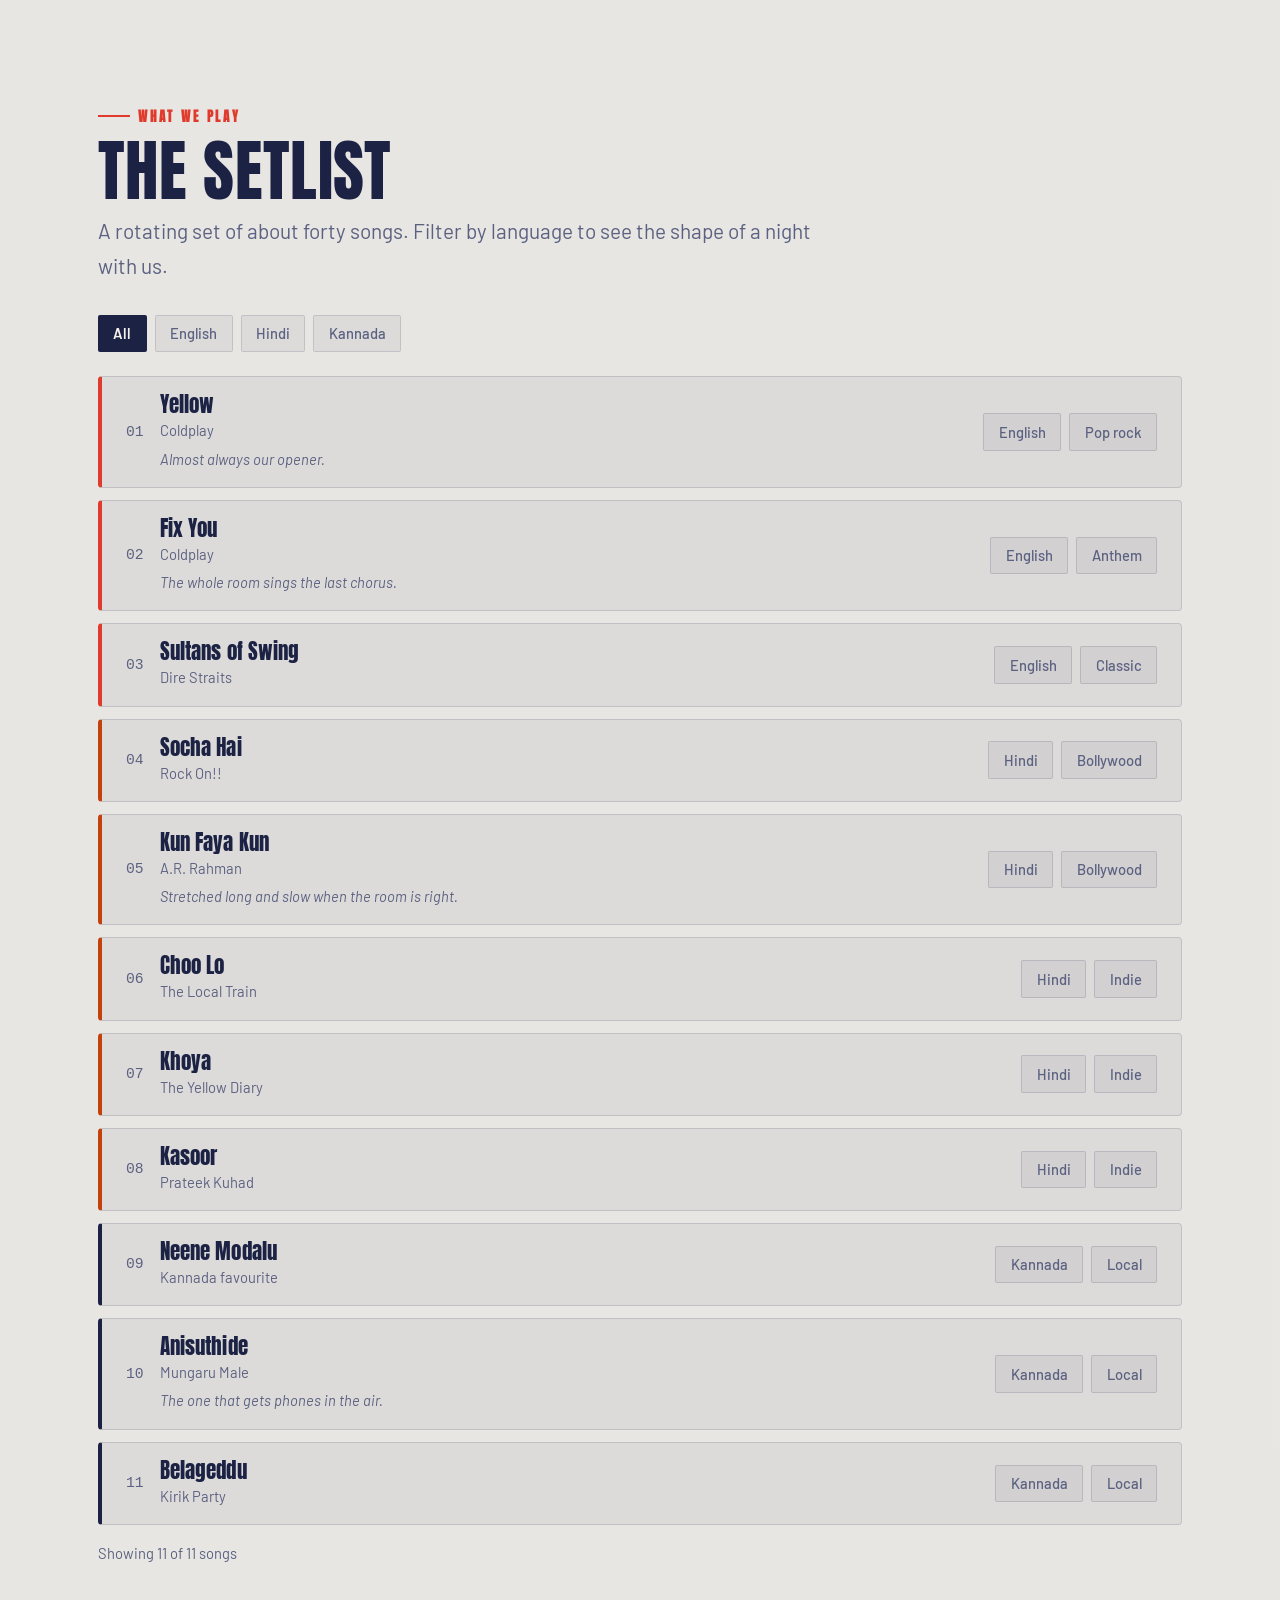
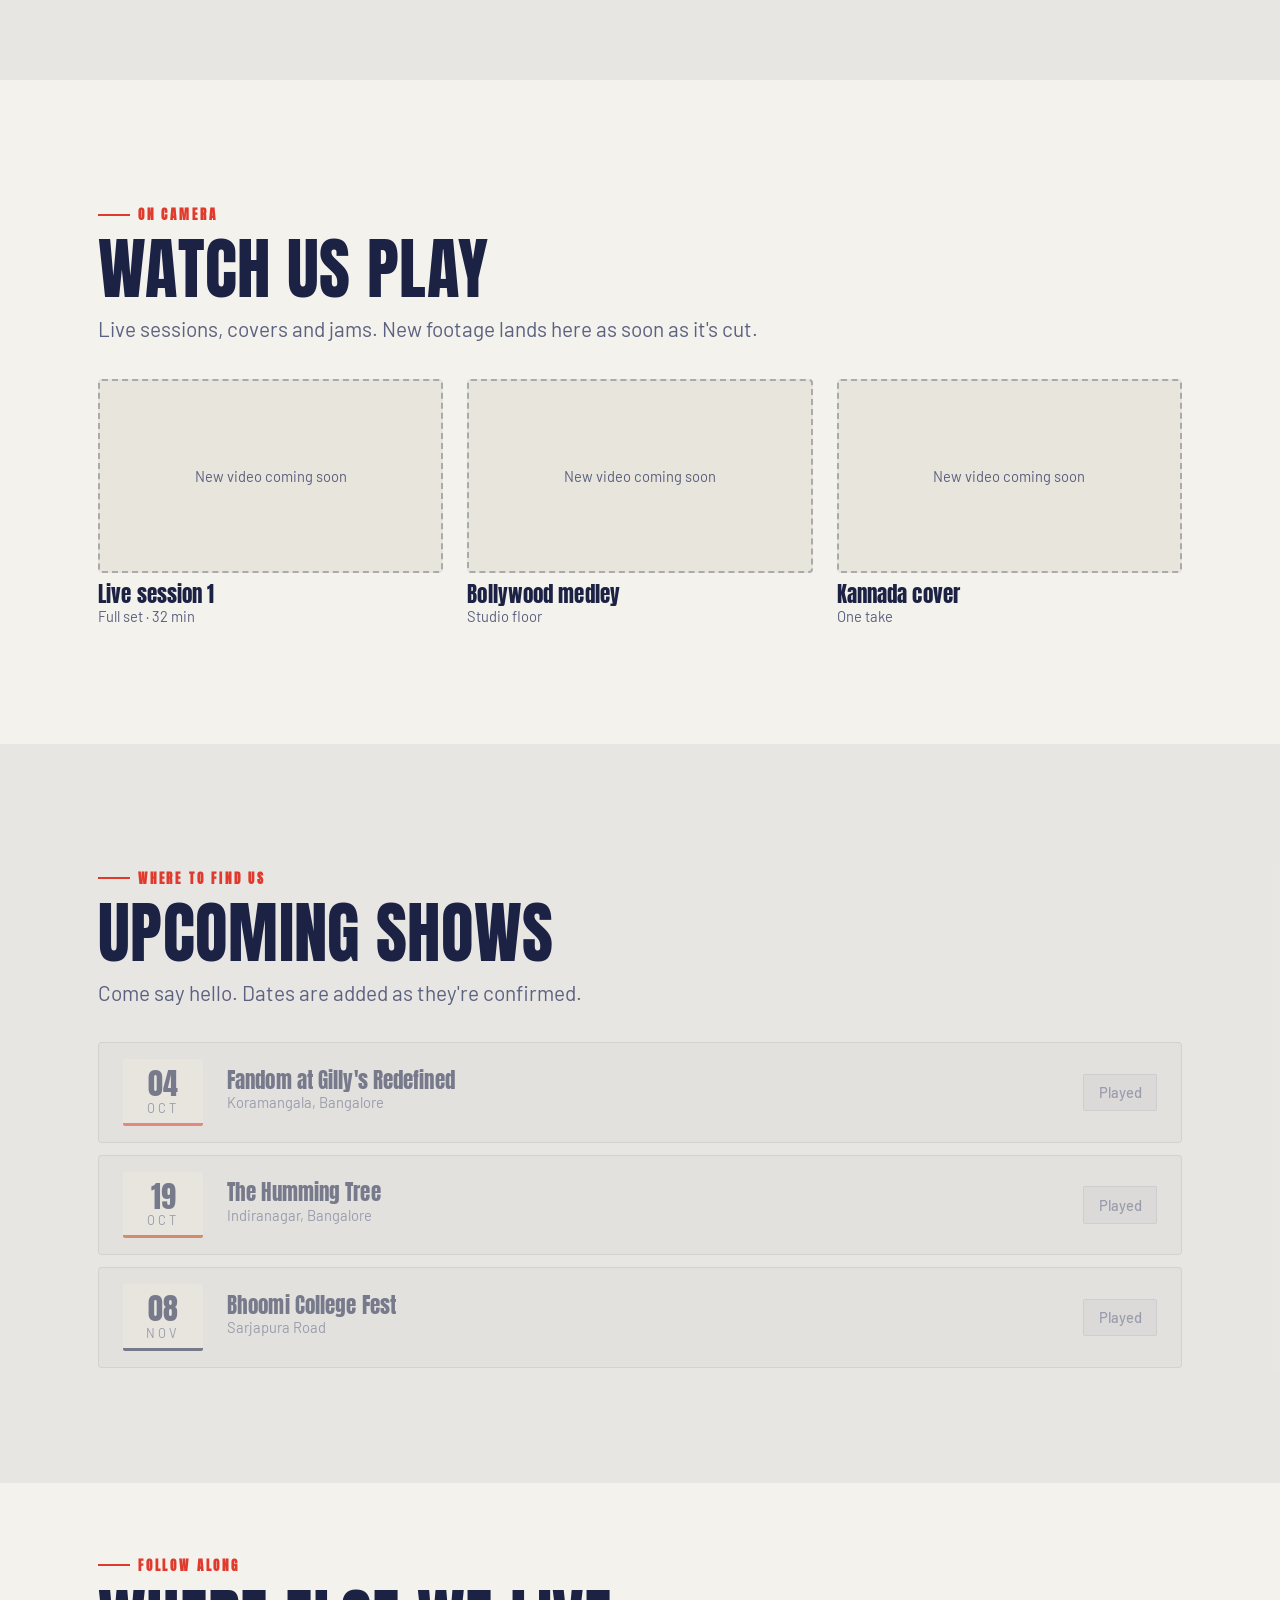
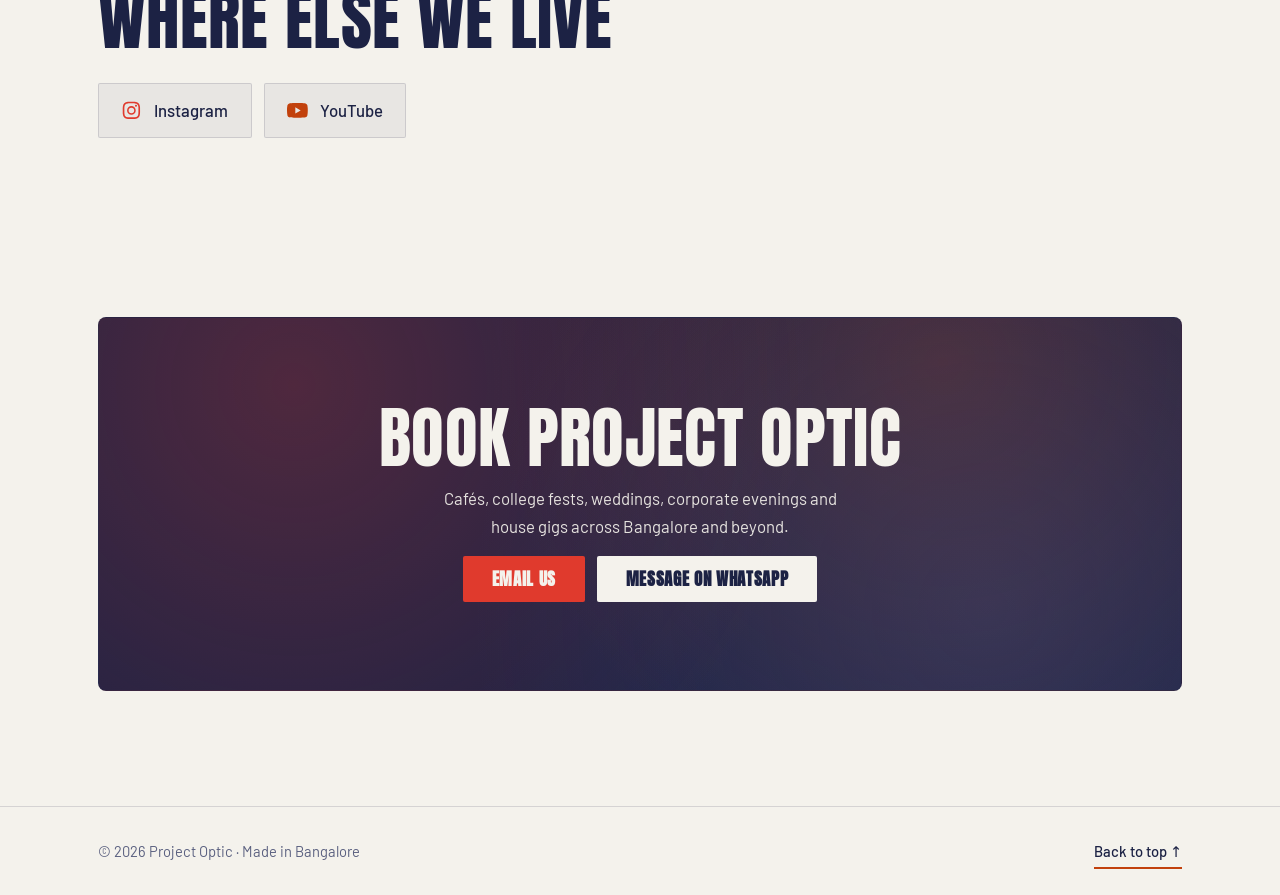
==== commit 60429a1a: "Keep the logo in its original colours, on a paper page The logo was being tonally inverted so it wou" ====
--- a/site/index.html
+++ b/site/index.html
@@ -21,7 +21,7 @@
 <meta name="twitter:title" content="Project Optic | Pop rock from Bangalore">
 <meta name="twitter:description" content="Project Optic is a Bangalore band playing pop rock, Bollywood, indie Hindi and Kannada songs.">
 <meta name="twitter:image" content="https://project-optic.netlify.app/assets/img/og-cover.png">
-<meta name="theme-color" content="#0d0f1e">
+<meta name="theme-color" content="#f4f2ec">
 
 <link rel="icon" type="image/png" sizes="32x32" href="assets/img/favicon-32.png">
 <link rel="apple-touch-icon" href="assets/img/icon-180.png">
--- a/site/assets/css/tokens.css
+++ b/site/assets/css/tokens.css
@@ -113,6 +113,11 @@
   /* --- brand ---------------------------------------------------------- */
   --logo-hero-w: clamp(9rem, 20vw, 15rem);
   --grain-opacity: 0.05;
+
+  /* --- the closing booking panel -------------------------------------- */
+  --book-surface: var(--c-bg-2);
+  --book-ink:     var(--c-text);
+  --book-wash:    38%;
 }
 
 /* ==========================================================================
@@ -135,6 +140,10 @@
   --c-muted:     #5b6180;
   --c-on-accent: #f4f2ec;
   --grain-opacity: 0.03;
+  /* A block of ink to close the page, rather than pastel over bone. */
+  --book-surface: #1c2244;
+  --book-ink:     #f4f2ec;
+  --book-wash:    26%;
 }
 
 /* Colder, more clinical: surveillance rather than stage. */
--- a/site/assets/css/layout.css
+++ b/site/assets/css/layout.css
@@ -58,6 +58,10 @@
   padding-inline: var(--s-gutter);
   transition: background var(--d-base), backdrop-filter var(--d-base), border-color var(--d-base);
   border-bottom: 1px solid transparent;
+  background: linear-gradient(
+    to bottom,
+    color-mix(in srgb, var(--c-bg) 88%, transparent),
+    transparent);
 }
 /* .is-stuck is toggled by nav.js once the page scrolls past the hero lip. */
 .nav.is-stuck {
--- a/site/assets/css/sections.css
+++ b/site/assets/css/sections.css
@@ -4,18 +4,70 @@
    ========================================================================== */
 
 /* ==========================================================================
-   1. HERO — full-bleed auto-scrolling photo carousel with the name over it
+   1. HERO — the brand beside a framed, self-scrolling strip of photos.
+
+   The photographs sit in their own frame rather than behind the words. An
+   overlay hero has to gamble that every photo is dark enough for the title
+   to survive on top of it; this one never does, which matters when the
+   photos are swapped for real ones and on the light themes, where navy ink
+   over a dark stage shot would disappear.
    ========================================================================== */
 .hero {
   position: relative;
-  min-height: var(--hero-min);
-  display: grid;
-  isolation: isolate;
-}
-.hero > * { grid-area: 1 / 1; }
-
-/* --- the carousel itself ------------------------------------------------ */
-.carousel { position: relative; overflow: hidden; }
+  display: grid;
+  align-items: center;
+  padding-block: calc(var(--nav-h) + var(--s-7)) var(--s-8);
+}
+
+.hero__grid {
+  display: grid;
+  grid-template-columns: 1fr 1.08fr;
+  gap: clamp(var(--s-5), 4vw, var(--s-7));
+  align-items: center;
+}
+
+/* --- the words ---------------------------------------------------------- */
+.hero__content {
+  display: grid;
+  justify-items: start;
+  gap: var(--s-4);
+}
+
+/* Drop-shadow rather than box-shadow, so the glow follows the splatter's
+   silhouette instead of a rectangle. */
+.hero__mark {
+  width: var(--logo-hero-w);
+  height: auto;
+  margin-bottom: calc(var(--s-3) * -1);
+  filter: drop-shadow(0 10px 26px color-mix(in srgb, var(--c-text) 22%, transparent));
+}
+
+.hero__title {
+  font-size: var(--t-hero);
+  line-height: var(--lh-tight);
+  text-transform: uppercase;
+}
+.hero__title span { display: block; }
+.hero__title span:nth-child(2) { color: var(--c-accent-1); }
+
+.hero__tagline {
+  font-family: var(--f-display);
+  font-weight: var(--fw-medium);
+  font-size: var(--t-xl);
+  max-width: 22ch;
+  color: var(--c-muted);
+}
+
+/* --- the frame ---------------------------------------------------------- */
+.carousel {
+  position: relative;
+  overflow: hidden;
+  aspect-ratio: var(--slide-ratio);
+  border-radius: var(--r-lg);
+  border: var(--border);
+  background: var(--c-bg-2);
+  box-shadow: var(--shadow-md);
+}
 
 .carousel__track {
   display: flex;
@@ -30,122 +82,56 @@
 .slide {
   position: relative;
   flex: 0 0 100%;
+  height: 100%;
   scroll-snap-align: center;
   scroll-snap-stop: always;
 }
-.slide__img {
-  width: 100%;
-  height: 100%;
-  object-fit: cover;
-  /* Photos sit behind display type, so they are dimmed and desaturated a
-     little; remove this filter if your photos are already dark. */
-  filter: saturate(1.05) contrast(1.05);
-}
-
-/* Legibility veil: darkens the photo towards the bottom where text sits. */
-.hero__veil {
-  pointer-events: none;
-  background:
-    linear-gradient(180deg,
-      color-mix(in srgb, var(--c-bg) 72%, transparent) 0%,
-      color-mix(in srgb, var(--c-bg) 18%, transparent) 32%,
-      color-mix(in srgb, var(--c-bg) 62%, transparent) 72%,
-      var(--c-bg) 100%),
-    radial-gradient(ellipse at 50% 42%,
-      transparent 30%,
-      color-mix(in srgb, var(--c-bg) 55%, transparent) 100%);
-}
-
-/* --- the words over the photos ------------------------------------------ */
-.hero__content {
-  position: relative;
-  z-index: 2;
-  display: grid;
-  align-content: center;
-  justify-items: start;
-  gap: var(--s-4);
-  width: 100%;
-  max-width: var(--w-wide);
-  margin-inline: auto;
-  padding: calc(var(--nav-h) + var(--s-7)) var(--s-gutter) calc(var(--s-8) + var(--s-6));
-  pointer-events: none;
-}
-.hero__content > * { pointer-events: auto; }
-
-/* The lens mark, floated above the name. Drop-shadow rather than box-shadow
-   so the glow follows the splatter's silhouette, not a rectangle. */
-.hero__mark {
-  width: var(--logo-hero-w);
-  height: auto;
-  margin-bottom: calc(var(--s-3) * -1);
-  filter: drop-shadow(0 8px 30px color-mix(in srgb, var(--c-bg) 90%, transparent));
-}
-
-.hero__title {
-  font-size: var(--t-hero);
-  line-height: var(--lh-tight);
-  text-transform: uppercase;
-  text-shadow: 0 6px 50px var(--c-bg), 0 1px 3px color-mix(in srgb, var(--c-bg) 80%, transparent);
-}
-.hero__title span { display: block; }
-.hero__title span:nth-child(2) { color: var(--c-accent-1); }
-
-.hero__tagline {
-  font-family: var(--f-display);
-  font-weight: var(--fw-medium);
-  font-size: var(--t-xl);
-  max-width: 24ch;
-  text-shadow: 0 2px 22px var(--c-bg);
-}
-
-/* --- controls ----------------------------------------------------------- */
-.carousel__ui {
-  position: absolute;
-  z-index: 3;
-  left: 0; right: 0; bottom: var(--s-5);
+.slide__img { width: 100%; height: 100%; object-fit: cover; }
+
+/* --- caption and controls, under the frame ------------------------------ */
+.carousel__bar {
   display: flex;
   align-items: center;
   justify-content: space-between;
   gap: var(--s-4);
-  max-width: var(--w-wide);
-  margin-inline: auto;
-  padding-inline: var(--s-gutter);
-}
-
+  margin-top: var(--s-3);
+}
 .carousel__caption {
   font-size: var(--t-sm);
   color: var(--c-muted);
-  text-shadow: 0 1px 10px var(--c-bg);
   min-height: 1.5em;
 }
-
 .carousel__nav { display: flex; align-items: center; gap: var(--s-3); }
 
 .carousel__btn {
-  width: 2.75rem; height: 2.75rem;
+  width: 2.4rem; height: 2.4rem;
   display: grid;
   place-items: center;
   border-radius: 50%;
   border: var(--border);
-  background: var(--c-veil);
-  backdrop-filter: blur(8px);
+  background: var(--c-surface);
   transition: background var(--d-fast), border-color var(--d-fast), transform var(--d-fast);
 }
-.carousel__btn:hover { background: var(--c-surface-2); border-color: var(--c-text); transform: scale(1.06); }
-.carousel__btn svg { width: 1.1rem; height: 1.1rem; fill: none; stroke: currentColor; stroke-width: 2.4; }
+.carousel__btn:hover { background: var(--c-surface-2); border-color: var(--c-line-strong); transform: scale(1.06); }
+.carousel__btn svg { width: 1rem; height: 1rem; fill: none; stroke: currentColor; stroke-width: 2.4; }
 
 .carousel__dots { display: flex; gap: var(--s-2); }
 .carousel__dot {
-  width: 2rem; height: 4px;
+  width: 1.8rem; height: 3px;
   border-radius: var(--r-pill);
   background: var(--c-line-strong);
   transition: background var(--d-base);
 }
 .carousel__dot[aria-current="true"] { background: var(--c-accent-1); }
 
-@media (max-width: 680px) {
-  .carousel__ui { flex-direction: column; align-items: flex-start; }
-  .carousel__caption { order: 2; }
+@media (max-width: 900px) {
+  .hero { padding-block: calc(var(--nav-h) + var(--s-5)) var(--s-7); }
+  .hero__grid { grid-template-columns: 1fr; gap: var(--s-6); }
+  .hero__content { justify-items: start; }
+}
+
+@media (max-width: 560px) {
+  .carousel__bar { flex-direction: column; align-items: flex-start; gap: var(--s-2); }
 }
 
 /* ==========================================================================
@@ -321,14 +307,20 @@
   gap: var(--s-4);
   padding: clamp(3rem, 8vw, 5.5rem) var(--s-5);
   border-radius: var(--r-xl);
+  color: var(--book-ink);
   background:
-    radial-gradient(circle at 18% 18%, color-mix(in srgb, var(--c-accent-1) 38%, transparent), transparent 55%),
-    radial-gradient(circle at 82% 78%, color-mix(in srgb, var(--c-accent-4) 45%, transparent), transparent 55%),
-    radial-gradient(circle at 78% 12%, color-mix(in srgb, var(--c-accent-2) 30%, transparent), transparent 50%),
-    var(--c-bg-2);
-  border: var(--border);
-}
-.book__lead { max-width: 46ch; color: var(--c-text); }
+    radial-gradient(circle at 18% 18%, color-mix(in srgb, var(--c-accent-1) var(--book-wash), transparent), transparent 55%),
+    radial-gradient(circle at 82% 78%, color-mix(in srgb, var(--c-accent-4) var(--book-wash), transparent), transparent 55%),
+    radial-gradient(circle at 78% 12%, color-mix(in srgb, var(--c-accent-2) var(--book-wash), transparent), transparent 50%),
+    var(--book-surface);
+  border: var(--border);
+}
+.book__lead { max-width: 46ch; color: var(--book-ink); opacity: 0.92; }
+
+/* Inside the panel the secondary button has to answer --book-surface, not the
+   page background, or on the paper theme it would be ink sitting on ink. */
+.book .btn--accent { background: var(--book-ink); color: var(--book-surface); }
+.book .btn--ghost  { border-color: color-mix(in srgb, var(--book-ink) 45%, transparent); color: var(--book-ink); }
 
 /* ==========================================================================
    Scroll-in reveal. Added by reveal.js; harmless if the script never runs,
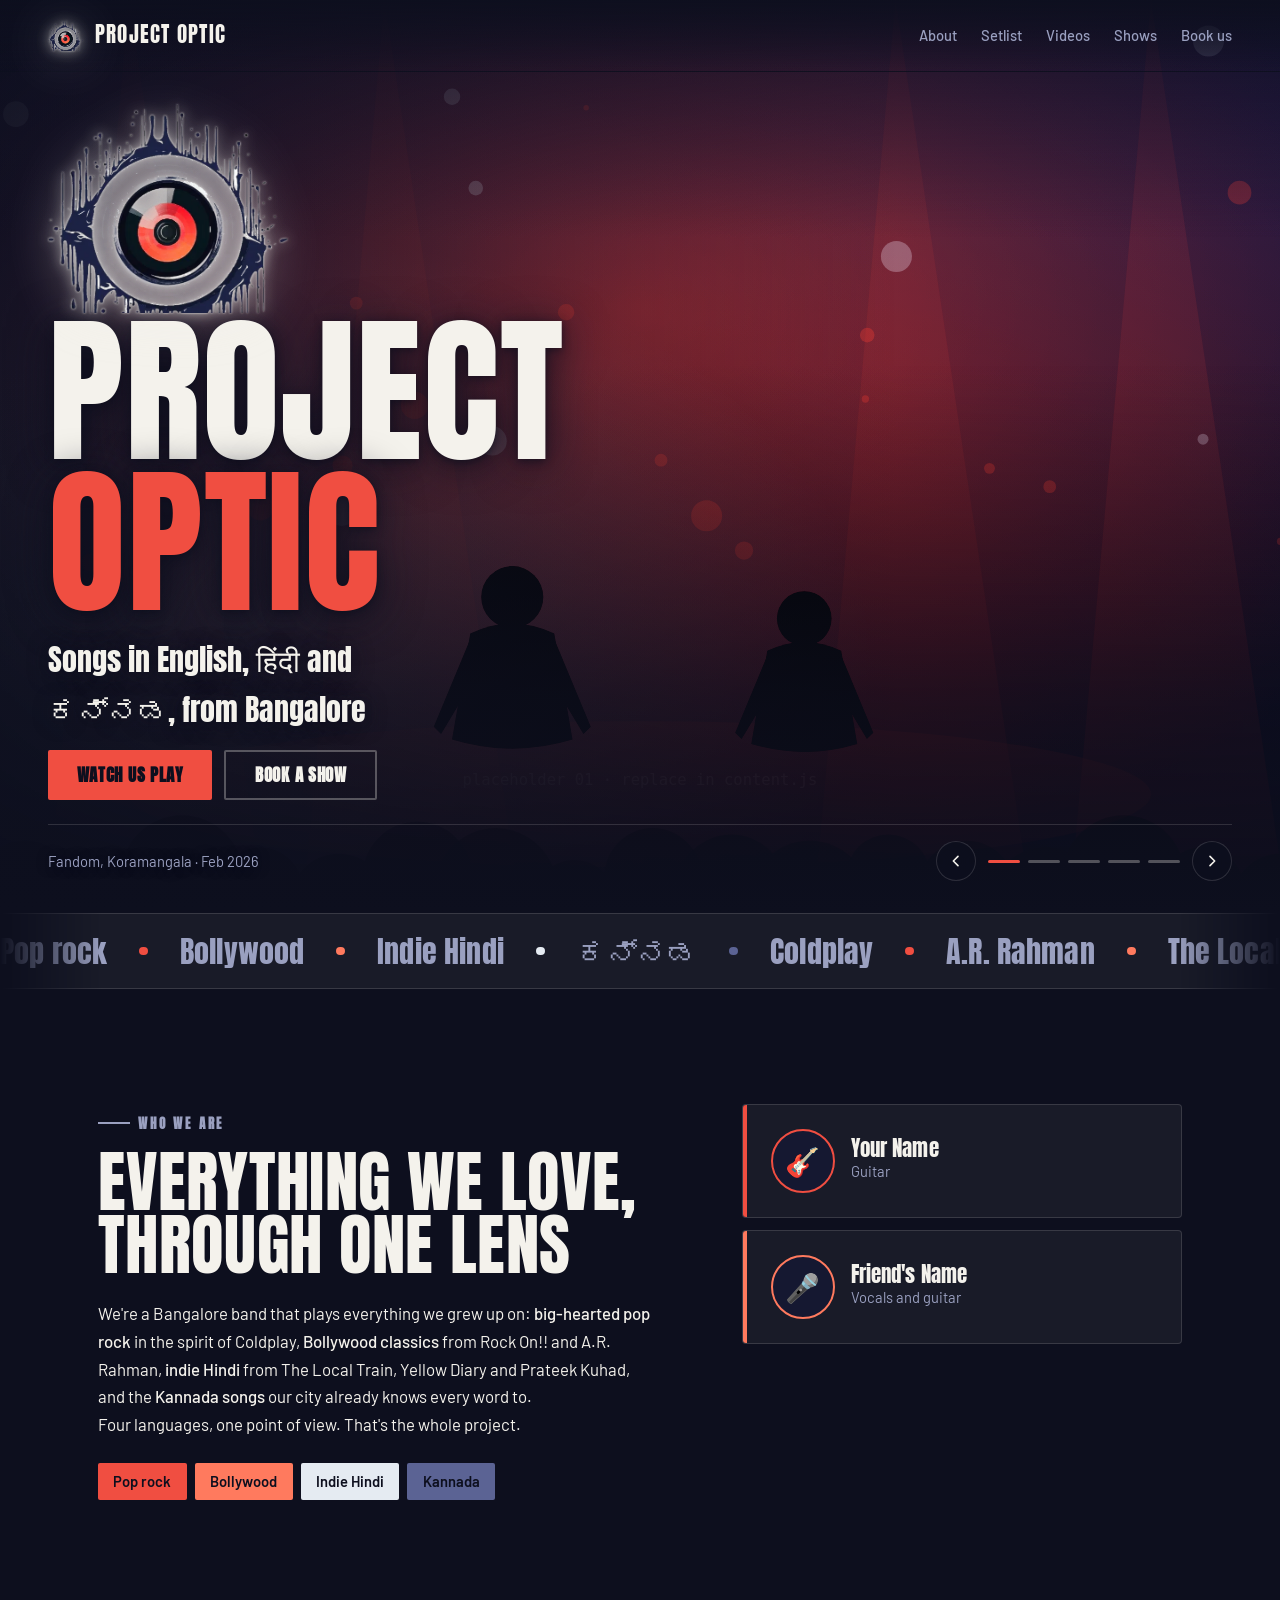
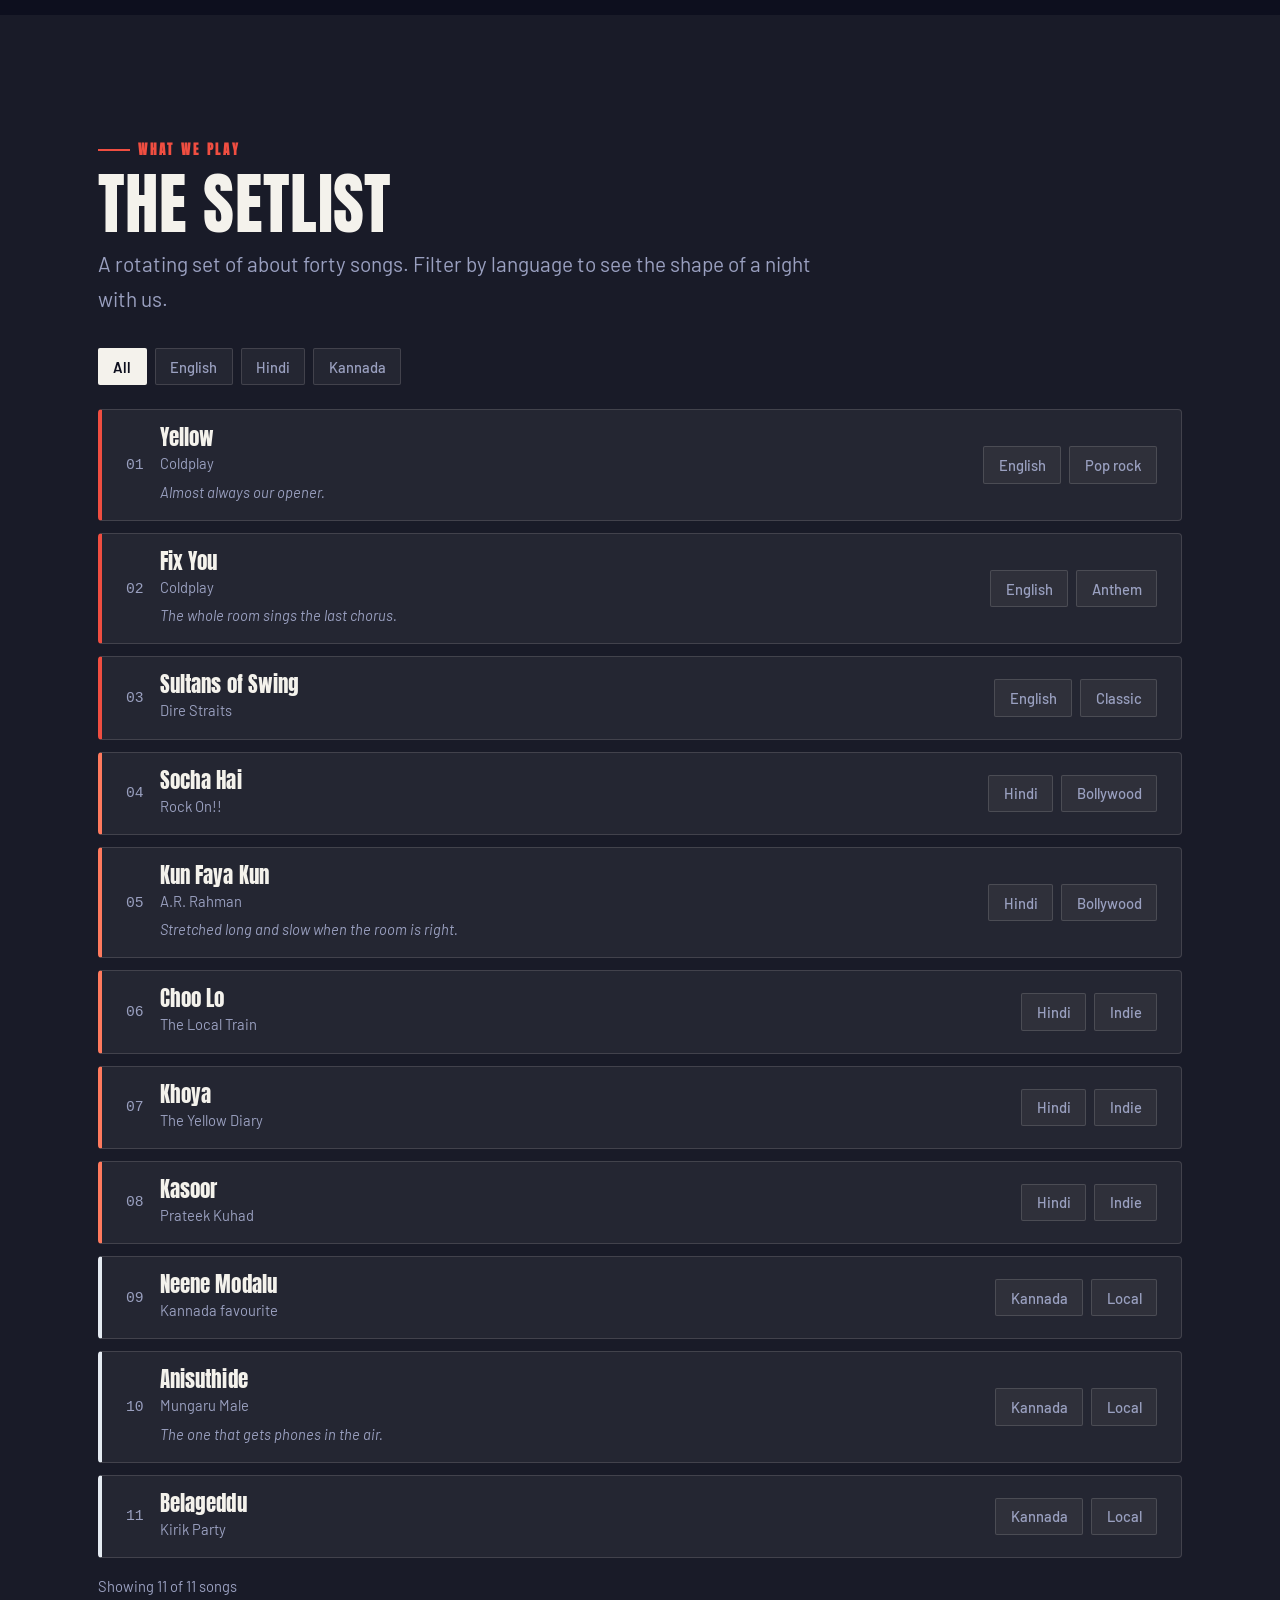
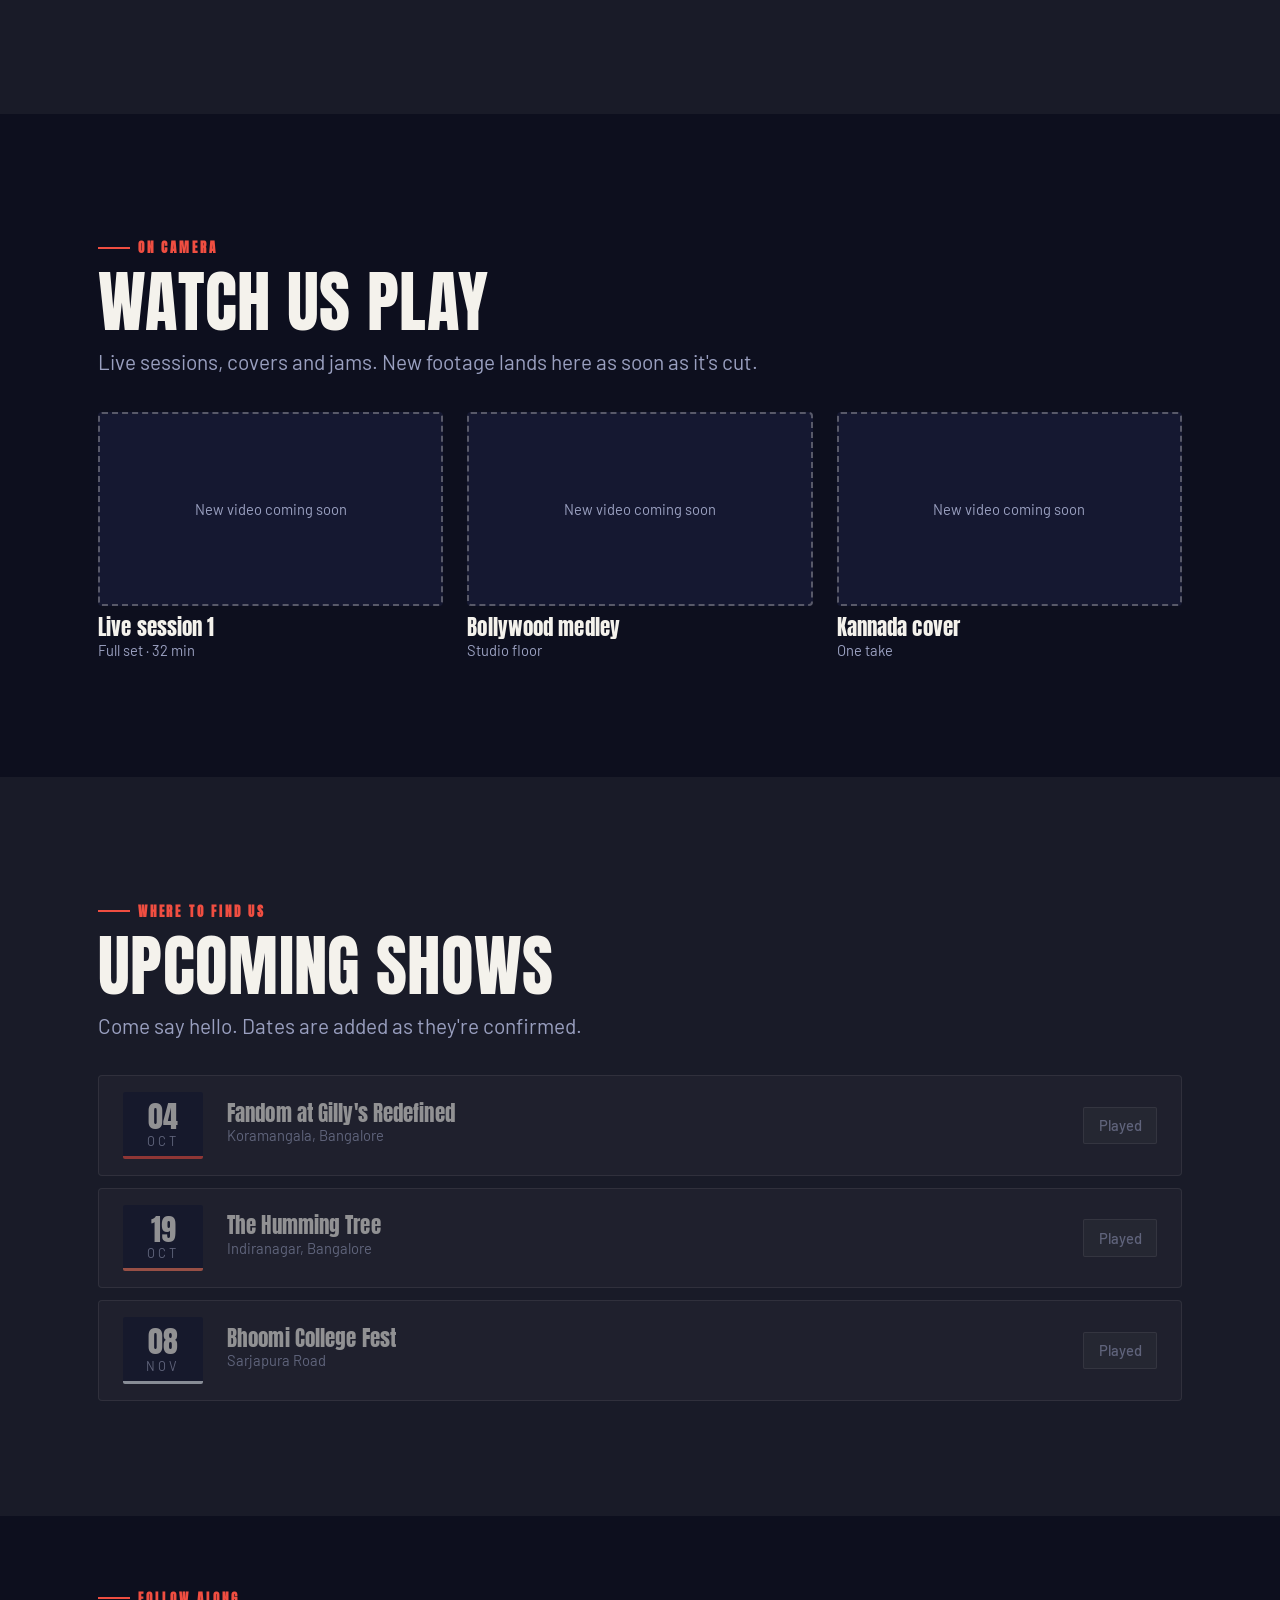
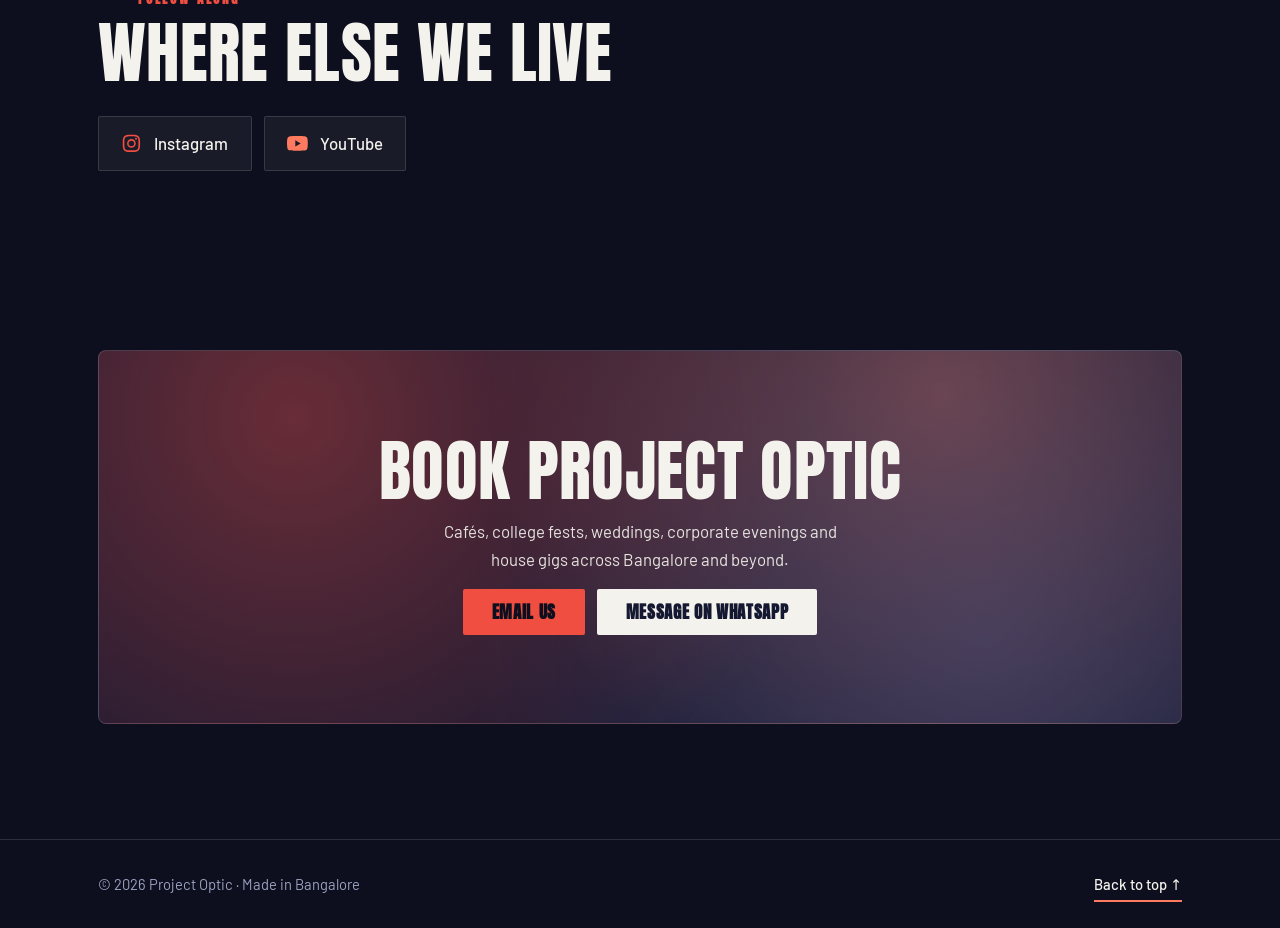
==== commit 87cf0c3e: "Full-bleed dark hero, with the logo keeping its own ink White did not suit the band and the real pho" ====
--- a/site/index.html
+++ b/site/index.html
@@ -21,7 +21,7 @@
 <meta name="twitter:title" content="Project Optic | Pop rock from Bangalore">
 <meta name="twitter:description" content="Project Optic is a Bangalore band playing pop rock, Bollywood, indie Hindi and Kannada songs.">
 <meta name="twitter:image" content="https://project-optic.netlify.app/assets/img/og-cover.png">
-<meta name="theme-color" content="#f4f2ec">
+<meta name="theme-color" content="#0d0f1e">
 
 <link rel="icon" type="image/png" sizes="32x32" href="assets/img/favicon-32.png">
 <link rel="apple-touch-icon" href="assets/img/icon-180.png">
--- a/site/assets/css/tokens.css
+++ b/site/assets/css/tokens.css
@@ -118,6 +118,21 @@
   --book-surface: var(--c-bg-2);
   --book-ink:     var(--c-text);
   --book-wash:    38%;
+
+  /* --- photography ----------------------------------------------------- */
+  /* Gig photos arrive dark, noisy and inconsistent. These lift and unify
+     them without anyone having to edit a single file. */
+  --photo-filter:   saturate(1.12) contrast(1.10) brightness(1.04);
+  --grade-blend:    soft-light;
+  --grade-strength: 0.55;
+  --drift-duration: 22s;
+
+  /* The logo keeps its own ink; this is what lifts it off a dark page.
+     Two shadows: a tight one for edge definition, a wide one for lift. */
+  --logo-halo:
+    drop-shadow(0 0 1px color-mix(in srgb, var(--c-text) 85%, transparent))
+    drop-shadow(0 0 7px color-mix(in srgb, var(--c-text) 70%, transparent))
+    drop-shadow(0 4px 26px color-mix(in srgb, var(--c-text) 30%, transparent));
 }
 
 /* ==========================================================================
@@ -144,6 +159,9 @@
   --book-surface: #1c2244;
   --book-ink:     #f4f2ec;
   --book-wash:    26%;
+  /* The ink already reads against bone, so no halo. */
+  --logo-halo:      none;
+  --grade-strength: 0.35;
 }
 
 /* Colder, more clinical: surveillance rather than stage. */
--- a/site/assets/css/layout.css
+++ b/site/assets/css/layout.css
@@ -79,7 +79,7 @@
   font-size: var(--t-lg);
   letter-spacing: var(--ls-tight);
 }
-.nav__mark { width: auto; height: 1.9rem; flex: none; object-fit: contain; }
+.nav__mark { width: auto; height: 1.9rem; flex: none; object-fit: contain; filter: var(--logo-halo); }
 .nav__brand span { text-transform: uppercase; letter-spacing: 0.06em; }
 
 .nav__links { display: flex; align-items: center; gap: var(--s-5); }
--- a/site/assets/css/sections.css
+++ b/site/assets/css/sections.css
@@ -4,70 +4,31 @@
    ========================================================================== */
 
 /* ==========================================================================
-   1. HERO — the brand beside a framed, self-scrolling strip of photos.
-
-   The photographs sit in their own frame rather than behind the words. An
-   overlay hero has to gamble that every photo is dark enough for the title
-   to survive on top of it; this one never does, which matters when the
-   photos are swapped for real ones and on the light themes, where navy ink
-   over a dark stage shot would disappear.
+   1. HERO — the photographs are the page. Full bleed, edge to edge, with the
+   brand standing on top of them.
+
+   Three stacked layers make that safe to do with real gig photos, which are
+   dark, mixed in quality and shot on whatever was to hand:
+
+     .carousel     the photographs, slowly drifting
+     .hero__grade  a soft-light wash that pulls every frame towards the
+                   palette, so a warm phone shot and a cold one still look
+                   like the same band
+     .hero__scrim  the contrast floor under the type
+
+   Everything is driven by tokens, so a theme can restage the whole thing.
    ========================================================================== */
 .hero {
   position: relative;
-  display: grid;
-  align-items: center;
-  padding-block: calc(var(--nav-h) + var(--s-7)) var(--s-8);
-}
-
-.hero__grid {
-  display: grid;
-  grid-template-columns: 1fr 1.08fr;
-  gap: clamp(var(--s-5), 4vw, var(--s-7));
-  align-items: center;
-}
-
-/* --- the words ---------------------------------------------------------- */
-.hero__content {
-  display: grid;
-  justify-items: start;
-  gap: var(--s-4);
-}
-
-/* Drop-shadow rather than box-shadow, so the glow follows the splatter's
-   silhouette instead of a rectangle. */
-.hero__mark {
-  width: var(--logo-hero-w);
-  height: auto;
-  margin-bottom: calc(var(--s-3) * -1);
-  filter: drop-shadow(0 10px 26px color-mix(in srgb, var(--c-text) 22%, transparent));
-}
-
-.hero__title {
-  font-size: var(--t-hero);
-  line-height: var(--lh-tight);
-  text-transform: uppercase;
-}
-.hero__title span { display: block; }
-.hero__title span:nth-child(2) { color: var(--c-accent-1); }
-
-.hero__tagline {
-  font-family: var(--f-display);
-  font-weight: var(--fw-medium);
-  font-size: var(--t-xl);
-  max-width: 22ch;
-  color: var(--c-muted);
-}
-
-/* --- the frame ---------------------------------------------------------- */
-.carousel {
-  position: relative;
+  min-height: var(--hero-min);
+  display: grid;
+  isolation: isolate;
   overflow: hidden;
-  aspect-ratio: var(--slide-ratio);
-  border-radius: var(--r-lg);
-  border: var(--border);
-  background: var(--c-bg-2);
-  box-shadow: var(--shadow-md);
-}
+}
+.hero > * { grid-area: 1 / 1; }
+
+/* --- the photographs ---------------------------------------------------- */
+.carousel { position: relative; overflow: hidden; }
 
 .carousel__track {
   display: flex;
@@ -83,55 +44,144 @@
   position: relative;
   flex: 0 0 100%;
   height: 100%;
+  overflow: hidden;
   scroll-snap-align: center;
   scroll-snap-stop: always;
 }
-.slide__img { width: 100%; height: 100%; object-fit: cover; }
-
-/* --- caption and controls, under the frame ------------------------------ */
-.carousel__bar {
+
+.slide__img {
+  width: 100%;
+  height: 100%;
+  object-fit: cover;
+  filter: var(--photo-filter);
+  /* A slow drift, so a still photograph still feels like a room with people
+     in it. The scale floor also hides soft edges on a low-resolution frame. */
+  animation: drift var(--drift-duration) ease-in-out infinite alternate;
+  will-change: transform;
+}
+@keyframes drift {
+  from { transform: scale(1.04) translate3d(0, 0, 0); }
+  to   { transform: scale(1.13) translate3d(-1.5%, -1.2%, 0); }
+}
+.slide:nth-child(even) .slide__img { animation-direction: alternate-reverse; }
+
+@media (prefers-reduced-motion: reduce) {
+  .slide__img { animation: none; transform: scale(1.04); }
+}
+
+/* --- the grade ---------------------------------------------------------- */
+.hero__grade {
+  pointer-events: none;
+  z-index: 1;
+  mix-blend-mode: var(--grade-blend);
+  opacity: var(--grade-strength);
+  background:
+    linear-gradient(205deg,
+      var(--c-accent-4) 0%,
+      transparent 45%),
+    radial-gradient(ellipse at 70% 78%,
+      var(--c-accent-1) 0%,
+      transparent 58%);
+}
+
+/* --- the contrast floor -------------------------------------------------- */
+.hero__scrim {
+  pointer-events: none;
+  z-index: 1;
+  background:
+    linear-gradient(180deg,
+      color-mix(in srgb, var(--c-bg) 78%, transparent) 0%,
+      transparent 26%,
+      transparent 40%,
+      color-mix(in srgb, var(--c-bg) 72%, transparent) 76%,
+      var(--c-bg) 100%),
+    linear-gradient(90deg,
+      color-mix(in srgb, var(--c-bg) 82%, transparent) 0%,
+      color-mix(in srgb, var(--c-bg) 30%, transparent) 42%,
+      transparent 70%);
+}
+
+/* --- the brand, standing on the photograph ------------------------------ */
+.hero__inner {
+  position: relative;
+  z-index: 2;
+  display: flex;
+  flex-direction: column;
+  justify-content: flex-end;
+  gap: var(--s-5);
+  padding-block: calc(var(--nav-h) + var(--s-6)) var(--s-6);
+}
+
+.hero__content { display: grid; justify-items: start; gap: var(--s-4); }
+
+/* The halo is what lets the logo keep its own ink on a dark page: it lifts
+   the artwork off the background instead of recolouring it. */
+.hero__mark {
+  width: var(--logo-hero-w);
+  height: auto;
+  margin-bottom: calc(var(--s-3) * -1);
+  filter: var(--logo-halo);
+}
+
+.hero__title {
+  font-size: var(--t-hero);
+  line-height: var(--lh-tight);
+  text-transform: uppercase;
+  text-shadow: 0 6px 44px var(--c-bg), 0 2px 8px color-mix(in srgb, var(--c-bg) 70%, transparent);
+}
+.hero__title span { display: block; }
+.hero__title span:nth-child(2) { color: var(--c-accent-1); }
+
+.hero__tagline {
+  font-family: var(--f-display);
+  font-weight: var(--fw-medium);
+  font-size: var(--t-xl);
+  max-width: 24ch;
+  text-shadow: 0 2px 20px var(--c-bg);
+}
+
+/* --- caption and controls ------------------------------------------------ */
+.hero__bar {
   display: flex;
   align-items: center;
   justify-content: space-between;
   gap: var(--s-4);
-  margin-top: var(--s-3);
+  padding-top: var(--s-4);
+  border-top: var(--border);
 }
 .carousel__caption {
   font-size: var(--t-sm);
   color: var(--c-muted);
+  text-shadow: 0 1px 12px var(--c-bg);
   min-height: 1.5em;
 }
 .carousel__nav { display: flex; align-items: center; gap: var(--s-3); }
 
 .carousel__btn {
-  width: 2.4rem; height: 2.4rem;
+  width: 2.5rem; height: 2.5rem;
   display: grid;
   place-items: center;
   border-radius: 50%;
   border: var(--border);
-  background: var(--c-surface);
+  background: var(--c-veil);
+  backdrop-filter: blur(10px);
   transition: background var(--d-fast), border-color var(--d-fast), transform var(--d-fast);
 }
-.carousel__btn:hover { background: var(--c-surface-2); border-color: var(--c-line-strong); transform: scale(1.06); }
+.carousel__btn:hover { background: var(--c-surface-2); border-color: var(--c-text); transform: scale(1.06); }
 .carousel__btn svg { width: 1rem; height: 1rem; fill: none; stroke: currentColor; stroke-width: 2.4; }
 
 .carousel__dots { display: flex; gap: var(--s-2); }
 .carousel__dot {
-  width: 1.8rem; height: 3px;
+  width: 2rem; height: 3px;
   border-radius: var(--r-pill);
   background: var(--c-line-strong);
   transition: background var(--d-base);
 }
 .carousel__dot[aria-current="true"] { background: var(--c-accent-1); }
 
-@media (max-width: 900px) {
-  .hero { padding-block: calc(var(--nav-h) + var(--s-5)) var(--s-7); }
-  .hero__grid { grid-template-columns: 1fr; gap: var(--s-6); }
-  .hero__content { justify-items: start; }
-}
-
-@media (max-width: 560px) {
-  .carousel__bar { flex-direction: column; align-items: flex-start; gap: var(--s-2); }
+@media (max-width: 680px) {
+  .hero__bar { flex-direction: column; align-items: flex-start; gap: var(--s-3); }
+  .hero__tagline { max-width: none; }
 }
 
 /* ==========================================================================
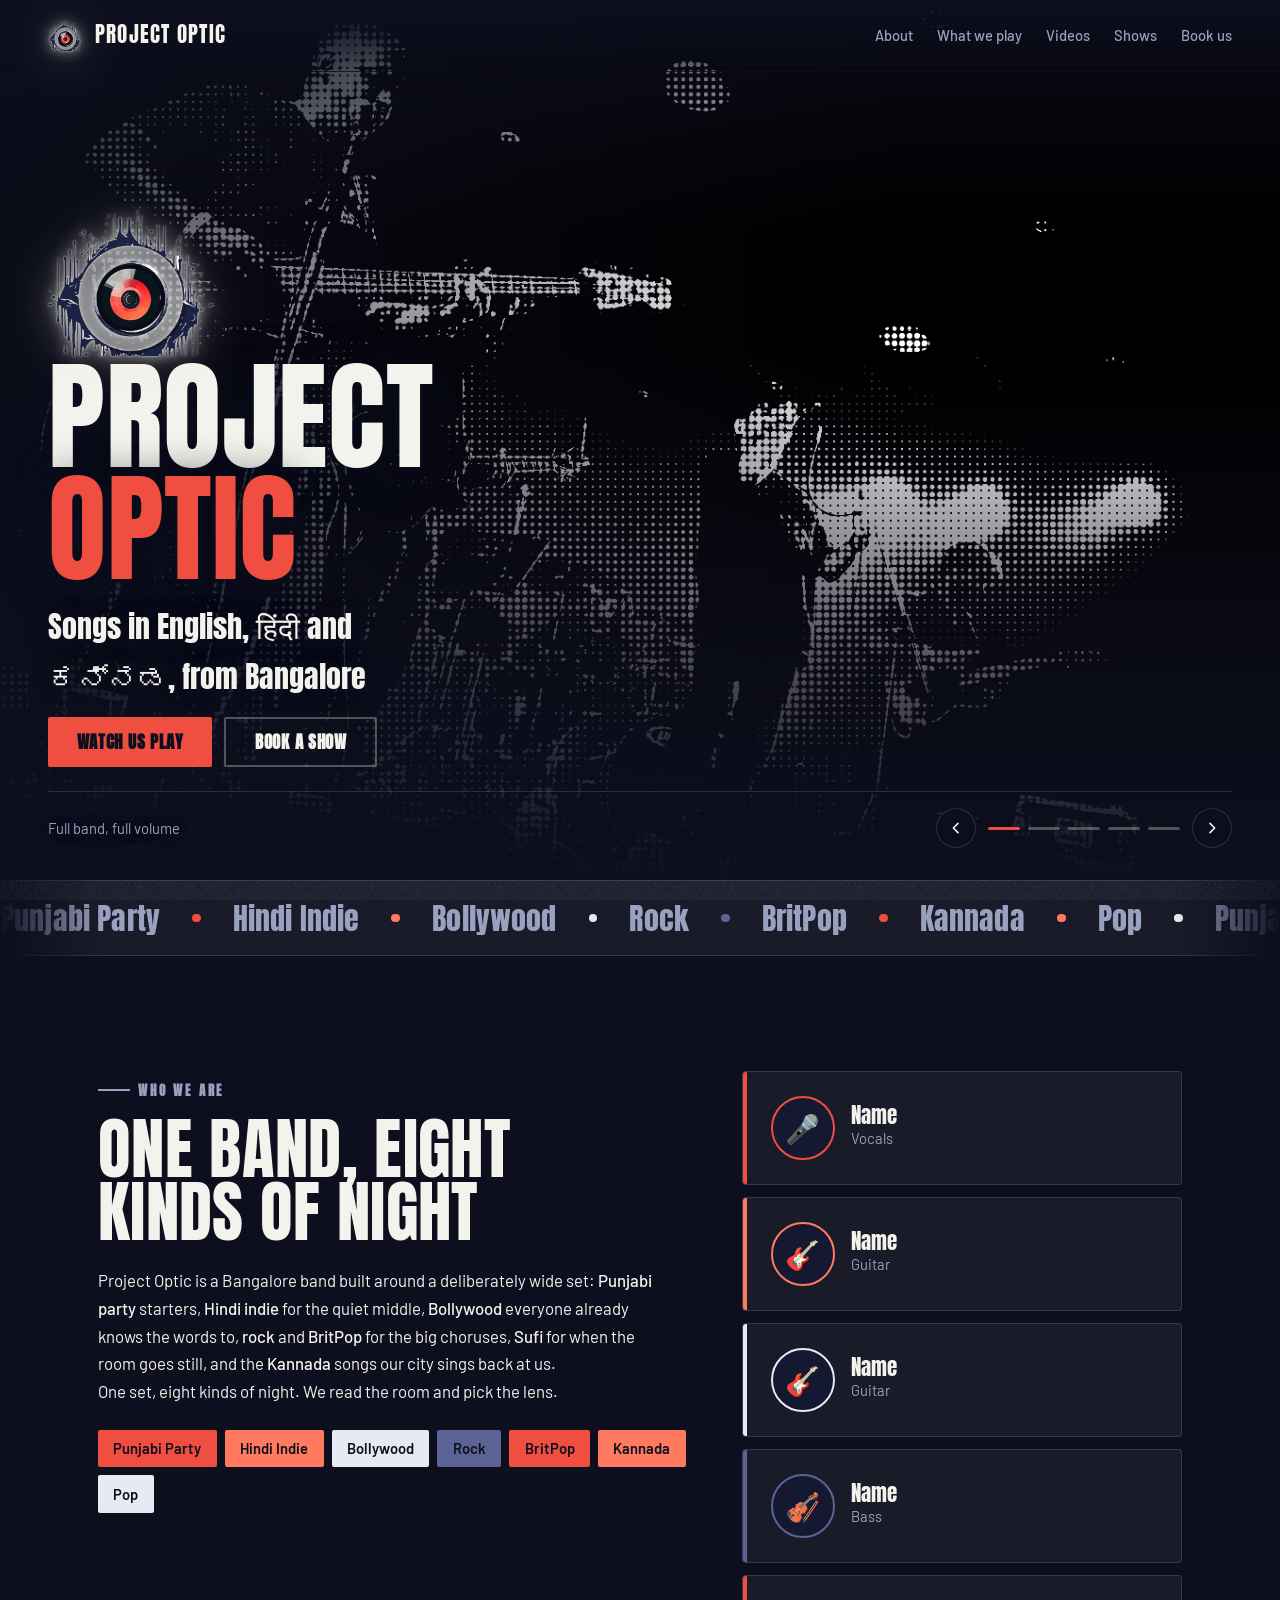
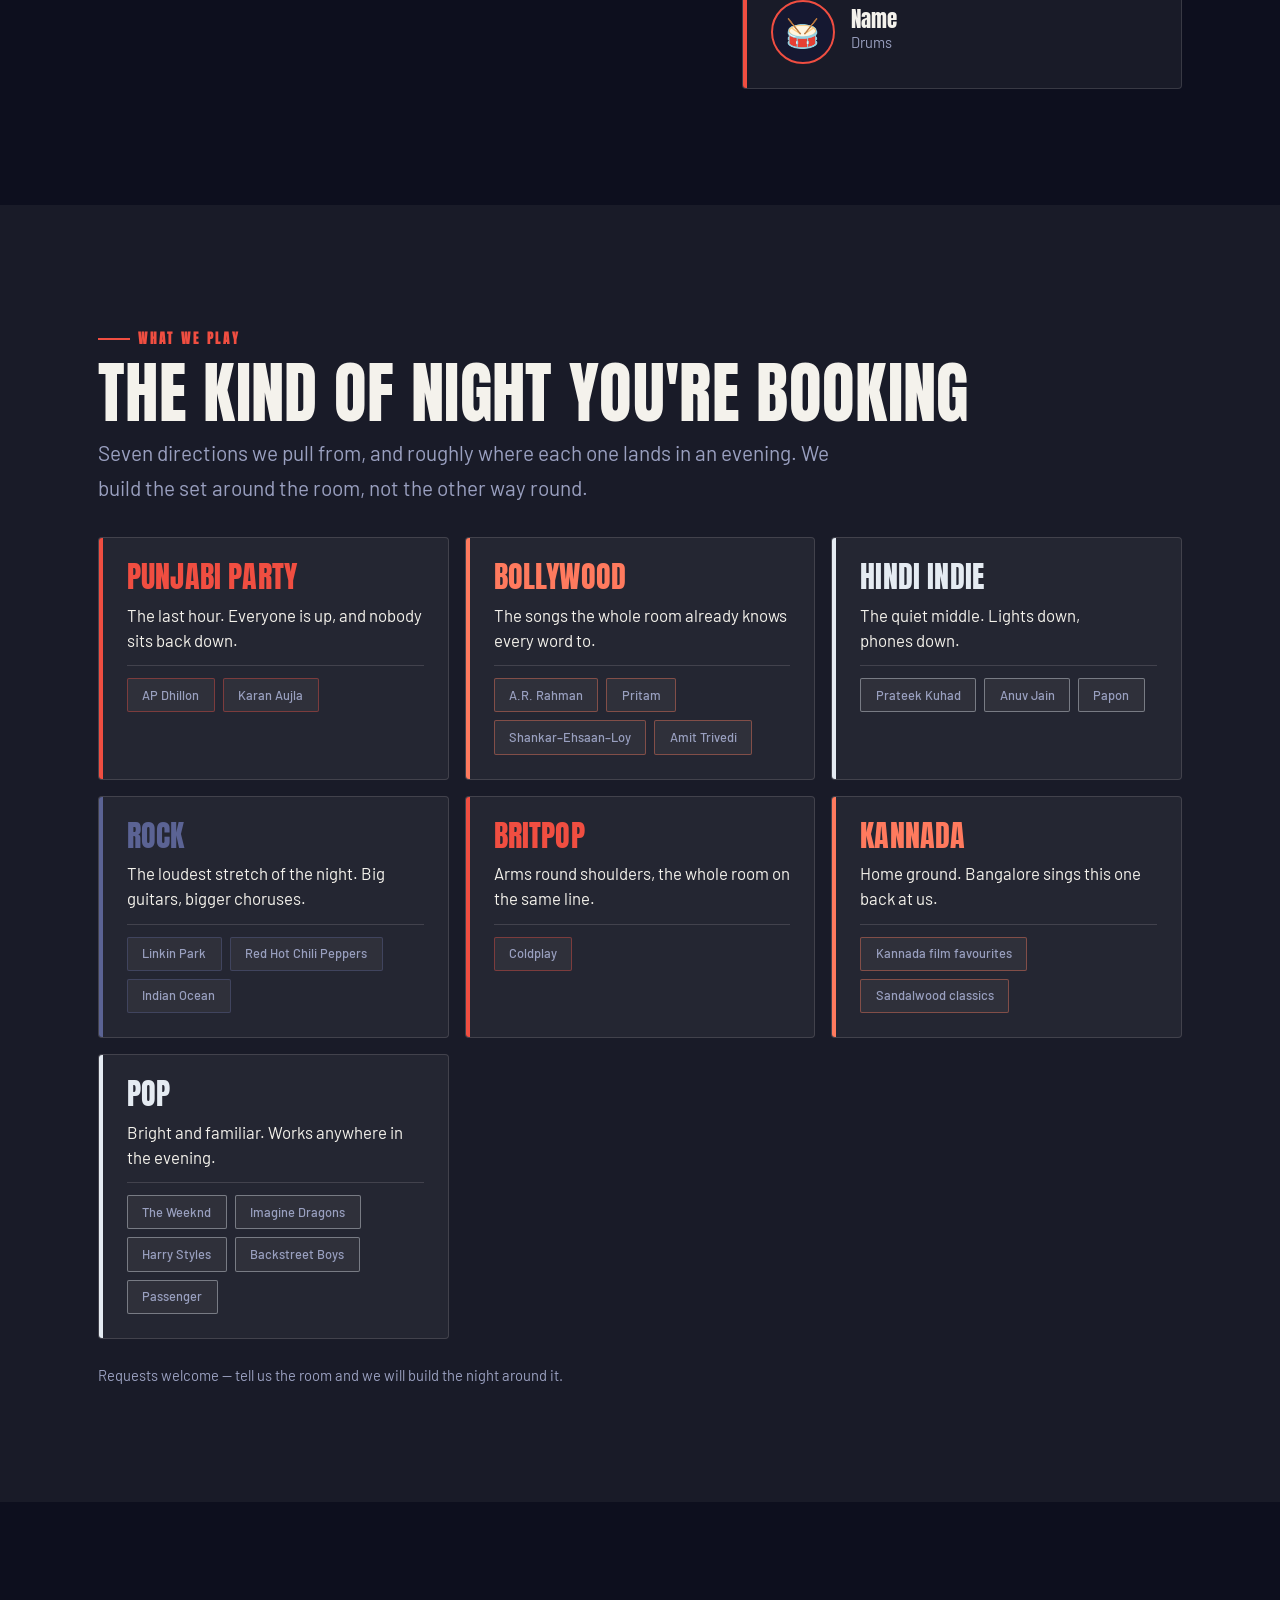
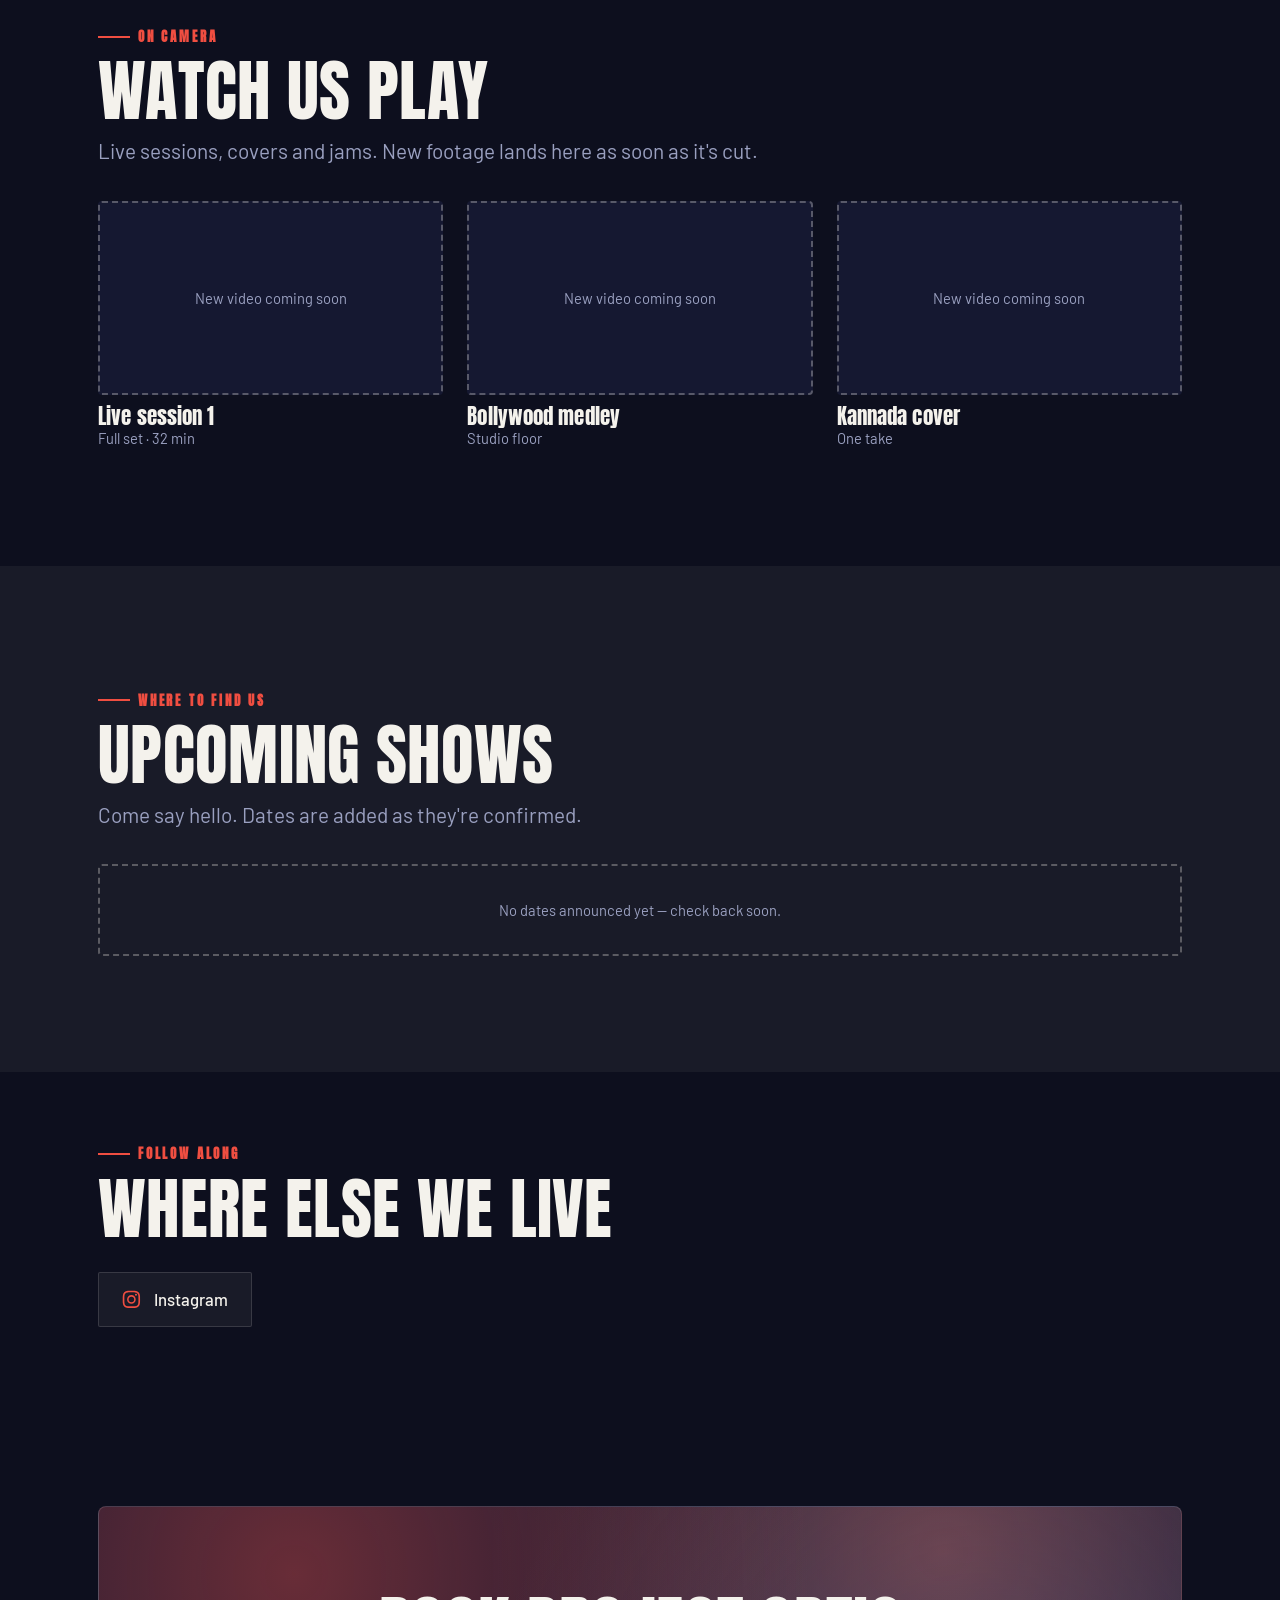
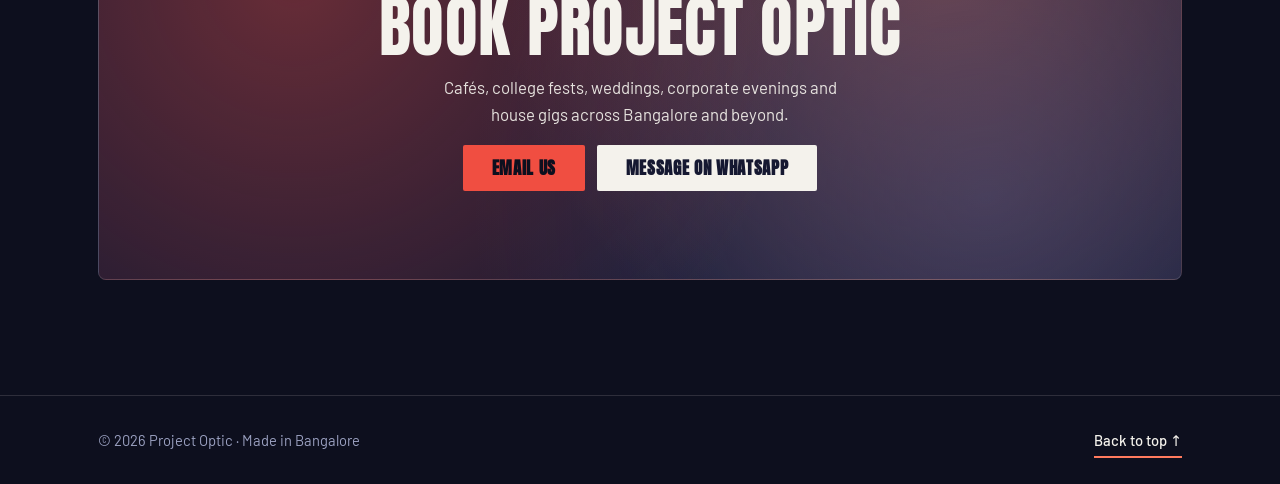
==== commit d8be2cb0: "Replace the setlist with what we play A published running order commits the band to a night. What a " ====
--- a/site/index.html
+++ b/site/index.html
@@ -59,7 +59,7 @@
 
 <main>
   <section class="section"             id="about"   aria-label="About the band"></section>
-  <section class="section section--tint" id="setlist" aria-label="Setlist"></section>
+  <section class="section section--tint" id="repertoire" aria-label="What we play"></section>
   <section class="section"             id="videos"  aria-label="Videos"></section>
   <section class="section section--tint" id="shows"   aria-label="Shows"></section>
   <section class="section section--tight" id="listen" aria-label="Follow along"></section>
--- a/site/assets/css/tokens.css
+++ b/site/assets/css/tokens.css
@@ -53,7 +53,7 @@
   --t-xl:   clamp(1.4rem,  1.0vw + 1.15rem, 1.9rem);
   --t-2xl:  clamp(1.9rem,  2.2vw + 1.3rem,  2.8rem);
   --t-3xl:  clamp(2.4rem,  4.6vw + 1.2rem,  4.2rem);
-  --t-hero: clamp(3.6rem,  13vw,            10rem);
+  --t-hero: clamp(3rem,    9.5vw,           7.5rem);
 
   --lh-tight: 0.94;
   --lh-snug:  1.2;
@@ -111,7 +111,7 @@
   --slide-ratio: 16 / 10;
 
   /* --- brand ---------------------------------------------------------- */
-  --logo-hero-w: clamp(9rem, 20vw, 15rem);
+  --logo-hero-w: clamp(6.5rem, 13vw, 10.5rem);
   --grain-opacity: 0.05;
 
   /* --- the closing booking panel -------------------------------------- */
@@ -122,10 +122,14 @@
   /* --- photography ----------------------------------------------------- */
   /* Gig photos arrive dark, noisy and inconsistent. These lift and unify
      them without anyone having to edit a single file. */
-  --photo-filter:   saturate(1.12) contrast(1.10) brightness(1.04);
+  /* The photos are halftone dot screens made by tools/grade-photos.py, so
+     there is nothing left here to correct: filters would only soften the
+     dots. The wash tints the screen towards the palette instead of leaving
+     it neutral grey. Set --grade-strength to 0 for plain black and white.
+     Dot pitch and contrast belong in the script, not here. */
+  --photo-filter:   none;
   --grade-blend:    soft-light;
-  --grade-strength: 0.55;
-  --drift-duration: 22s;
+  --grade-strength: 0.30;
 
   /* The logo keeps its own ink; this is what lifts it off a dark page.
      Two shadows: a tight one for edge definition, a wide one for lift. */
--- a/site/assets/css/sections.css
+++ b/site/assets/css/sections.css
@@ -10,7 +10,7 @@
    Three stacked layers make that safe to do with real gig photos, which are
    dark, mixed in quality and shot on whatever was to hand:
 
-     .carousel     the photographs, slowly drifting
+     .carousel     the photographs, as halftone dot screens
      .hero__grade  a soft-light wash that pulls every frame towards the
                    palette, so a warm phone shot and a cold one still look
                    like the same band
@@ -25,10 +25,19 @@
   isolation: isolate;
   overflow: hidden;
 }
-.hero > * { grid-area: 1 / 1; }
+
+/* The three background layers are taken out of flow on purpose. Left in it,
+   they have no definite height to resolve their `height: 100%` against, so
+   each photo falls back to its intrinsic size and the tallest one stretches
+   the whole hero — a portrait frame among landscapes would drag the buttons
+   below the fold. Positioned, they fill the hero and the hero is sized by
+   its content and --hero-min alone. */
+.carousel,
+.hero__grade,
+.hero__scrim { position: absolute; inset: 0; }
 
 /* --- the photographs ---------------------------------------------------- */
-.carousel { position: relative; overflow: hidden; }
+.carousel { overflow: hidden; }
 
 .carousel__track {
   display: flex;
@@ -49,24 +58,17 @@
   scroll-snap-stop: always;
 }
 
+/* <picture> is an inline wrapper by default and would not fill the slide. */
+.slide picture { display: block; width: 100%; height: 100%; }
+
 .slide__img {
   width: 100%;
   height: 100%;
   object-fit: cover;
   filter: var(--photo-filter);
-  /* A slow drift, so a still photograph still feels like a room with people
-     in it. The scale floor also hides soft edges on a low-resolution frame. */
-  animation: drift var(--drift-duration) ease-in-out infinite alternate;
-  will-change: transform;
-}
-@keyframes drift {
-  from { transform: scale(1.04) translate3d(0, 0, 0); }
-  to   { transform: scale(1.13) translate3d(-1.5%, -1.2%, 0); }
-}
-.slide:nth-child(even) .slide__img { animation-direction: alternate-reverse; }
-
-@media (prefers-reduced-motion: reduce) {
-  .slide__img { animation: none; transform: scale(1.04); }
+  /* No drift. The photos are halftone dot screens, and a regular dot grid
+     under a slow continuous scale crawls and shimmers — the pattern beats
+     against the pixel grid. A dot screen wants to sit still, like print. */
 }
 
 /* --- the grade ---------------------------------------------------------- */
@@ -105,6 +107,7 @@
 .hero__inner {
   position: relative;
   z-index: 2;
+  grid-area: 1 / 1;
   display: flex;
   flex-direction: column;
   justify-content: flex-end;
@@ -206,44 +209,47 @@
 }
 
 /* ==========================================================================
-   3. SETLIST — the songs and what they are
-   ========================================================================== */
-.setlist { display: grid; gap: var(--s-3); }
-
-.song {
-  display: grid;
-  grid-template-columns: auto 1fr auto;
-  align-items: center;
+   3. WHAT WE PLAY — one card per direction: the feel, then who we pull from
+   ========================================================================== */
+.genres {
+  display: grid;
+  grid-template-columns: repeat(auto-fit, minmax(270px, 1fr));
   gap: var(--s-4);
-  padding: var(--s-4) var(--s-5);
-  border-radius: var(--r-md);
-  background: var(--c-surface);
-  border: var(--border);
-  border-left: var(--border-accent-w) solid var(--accent, var(--c-accent-1));
-  transition: background var(--d-fast), transform var(--d-fast) var(--e-out);
-}
-.song:hover { background: var(--c-surface-2); transform: translateX(4px); }
-
-.song__index {
-  font-family: var(--f-mono);
+}
+
+.genre { display: grid; align-content: start; gap: var(--s-3); }
+
+.genre__name {
+  font-size: var(--t-xl);
+  text-transform: uppercase;
+  color: var(--accent, var(--c-accent-1));
+}
+
+.genre__vibe {
+  color: var(--c-text);
+  font-size: var(--t-base);
+  line-height: 1.5;
+}
+
+/* Chips rather than dot-separated text: a separator between names dangles at
+   the start of a line whenever the list wraps, which it does in every card. */
+.genre__artists {
+  display: flex;
+  flex-wrap: wrap;
+  gap: var(--s-2);
+  padding-top: var(--s-3);
+  border-top: var(--border);
+}
+.genre__artist {
+  font-size: var(--t-xs);
+  border-color: color-mix(in srgb, var(--accent, var(--c-accent-1)) 40%, transparent);
+}
+
+.genres__note {
+  margin-top: var(--s-5);
+  color: var(--c-muted);
   font-size: var(--t-sm);
-  color: var(--c-muted);
-  font-variant-numeric: tabular-nums;
-}
-.song__title { font-size: var(--t-lg); line-height: var(--lh-snug); }
-.song__by    { color: var(--c-muted); font-size: var(--t-sm); }
-.song__note  { color: var(--c-muted); font-size: var(--t-sm); font-style: italic; margin-top: var(--s-1); }
-.song__meta  { display: flex; gap: var(--s-2); flex-wrap: wrap; justify-content: flex-end; }
-
-/* Hidden by the language filter rather than removed, so focus order holds. */
-.song[hidden] { display: none; }
-
-.setlist__filter { margin-bottom: var(--s-5); }
-.setlist__count  { color: var(--c-muted); font-size: var(--t-sm); margin-top: var(--s-4); }
-
-@media (max-width: 680px) {
-  .song { grid-template-columns: auto 1fr; }
-  .song__meta { grid-column: 2; justify-content: flex-start; }
+  max-width: var(--w-prose);
 }
 
 /* ==========================================================================
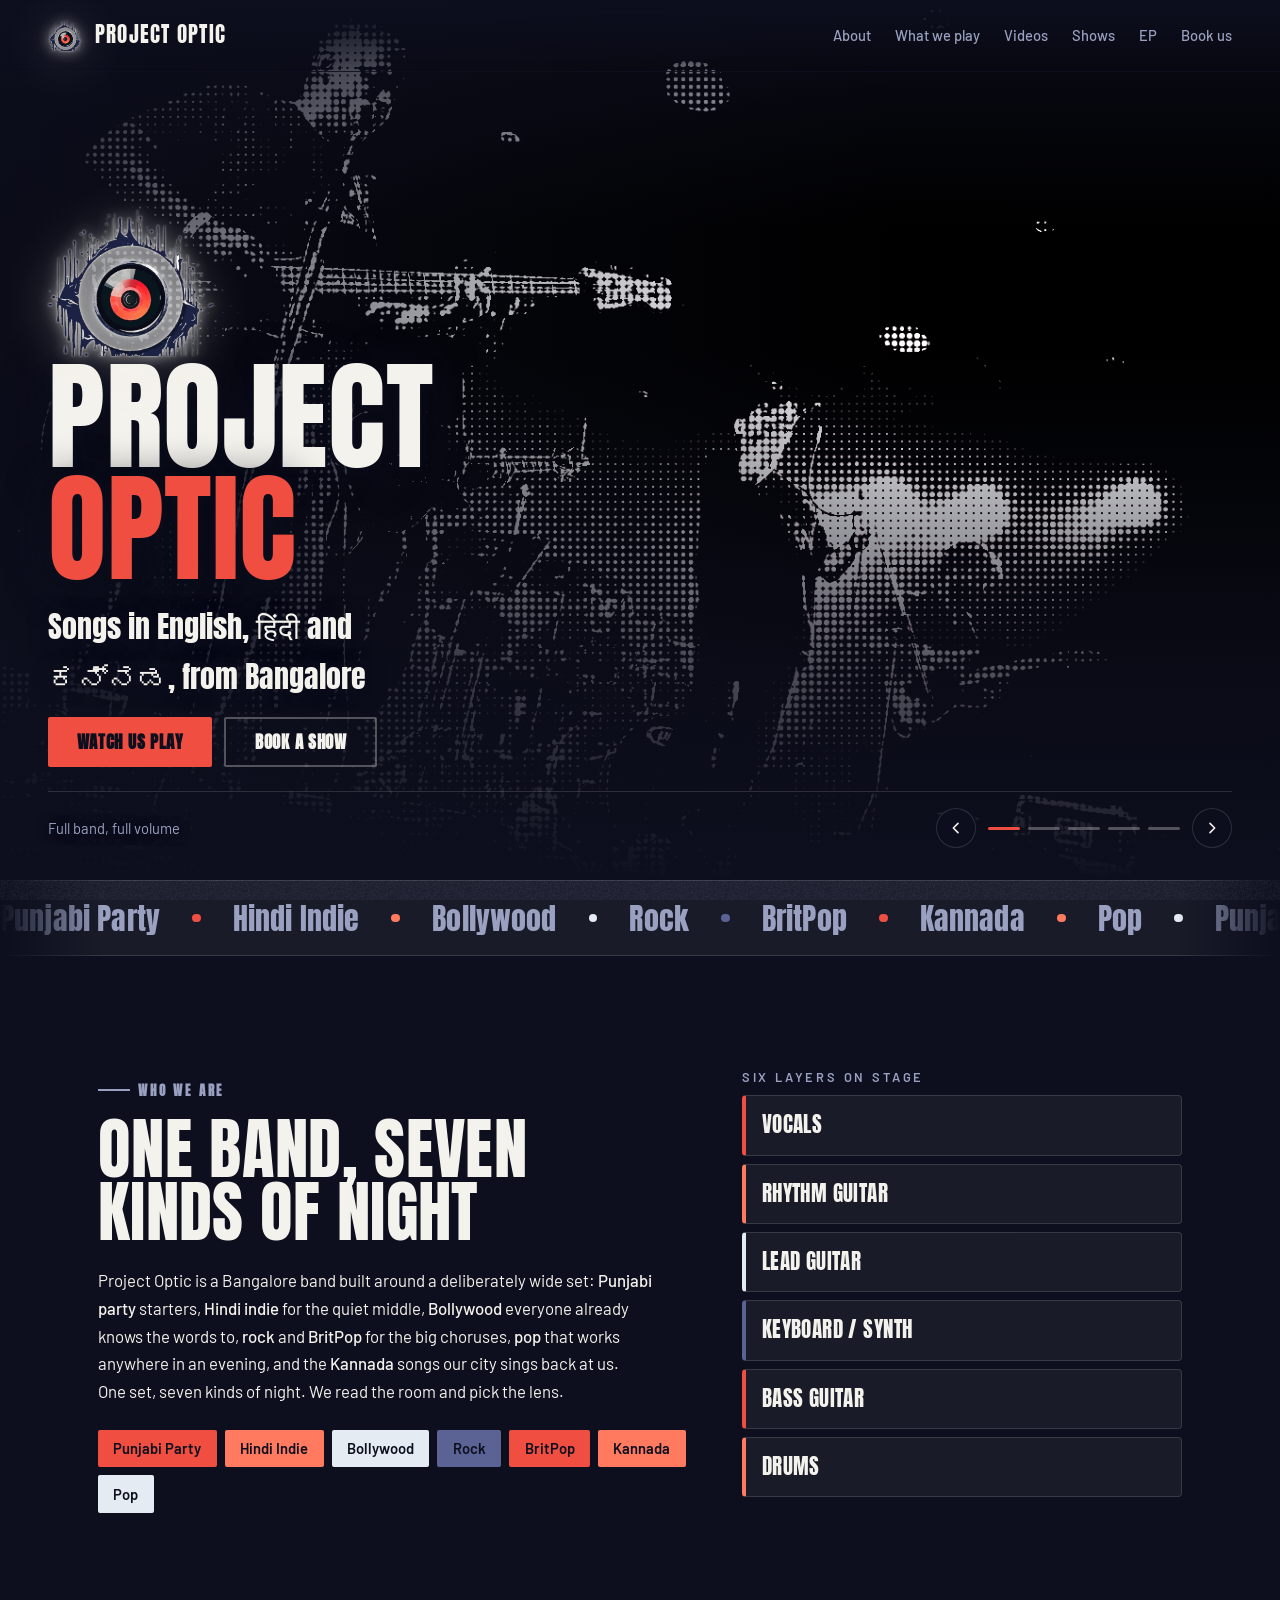
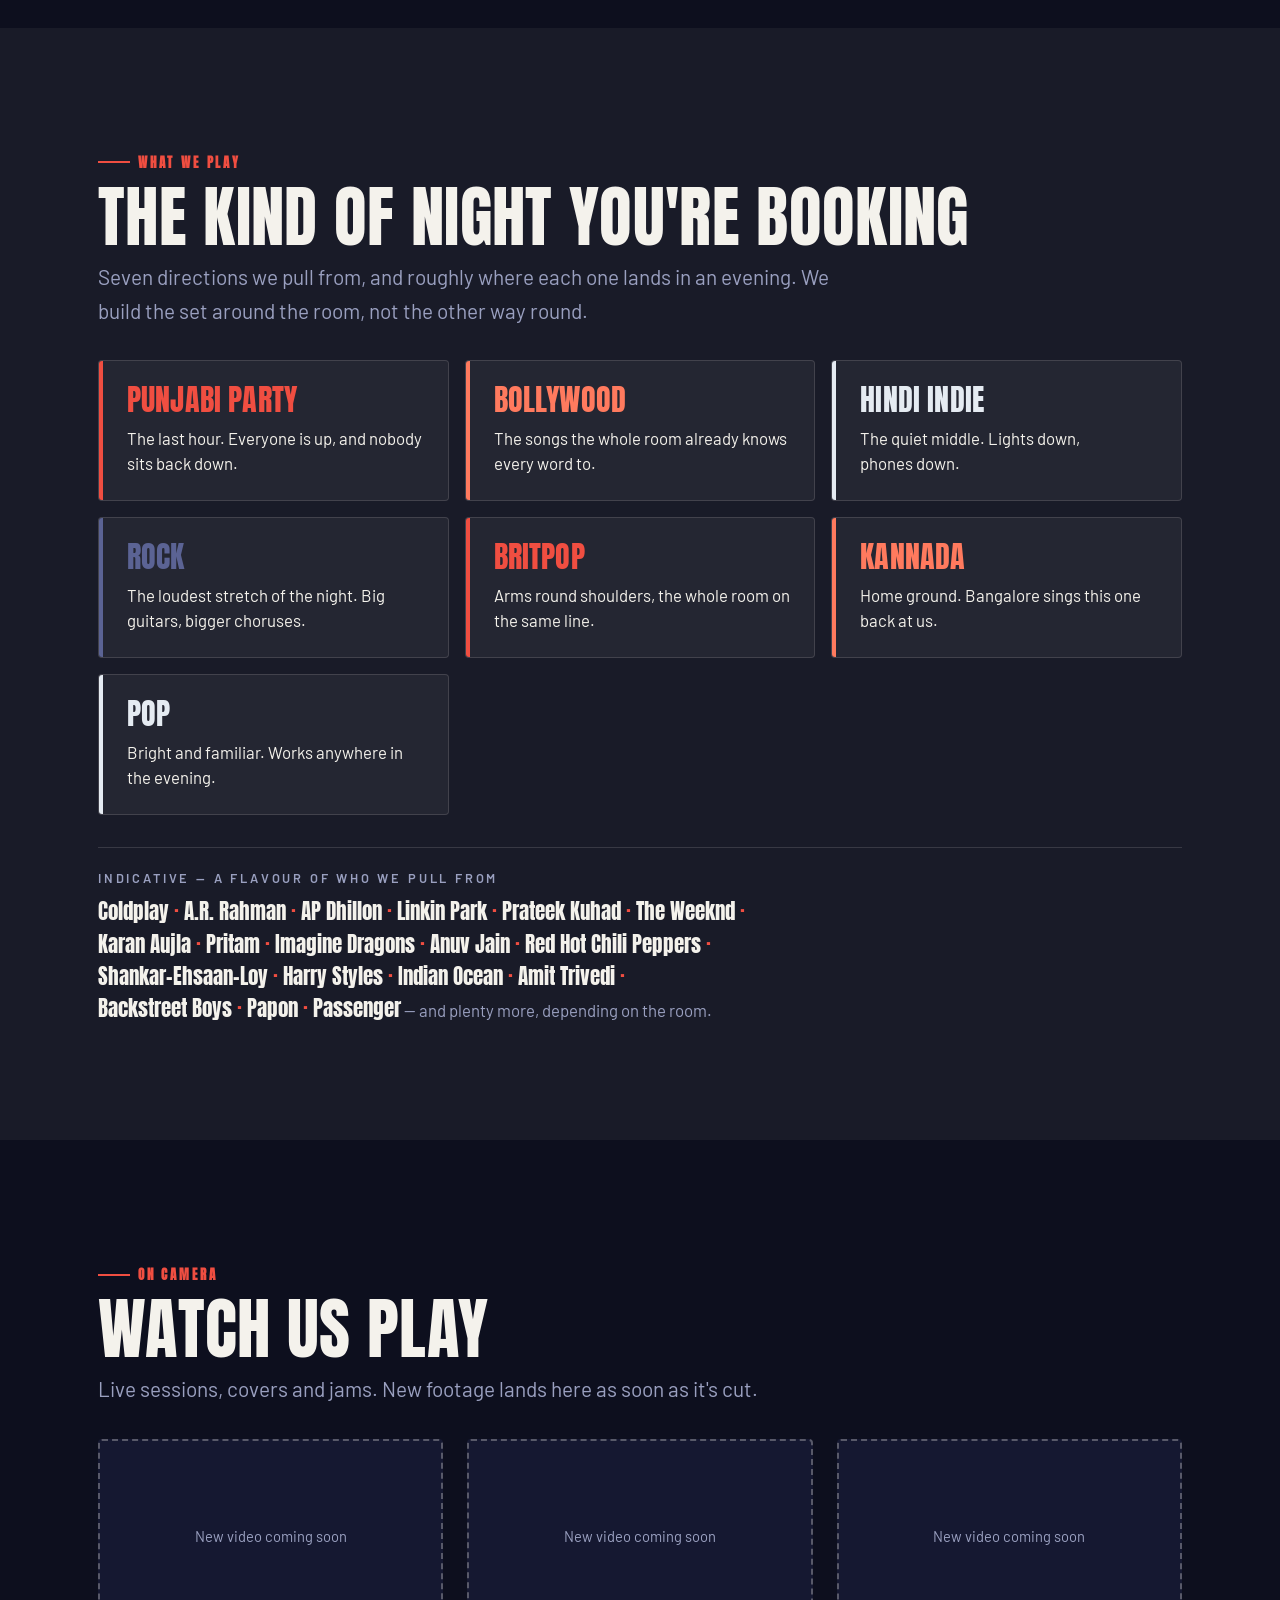
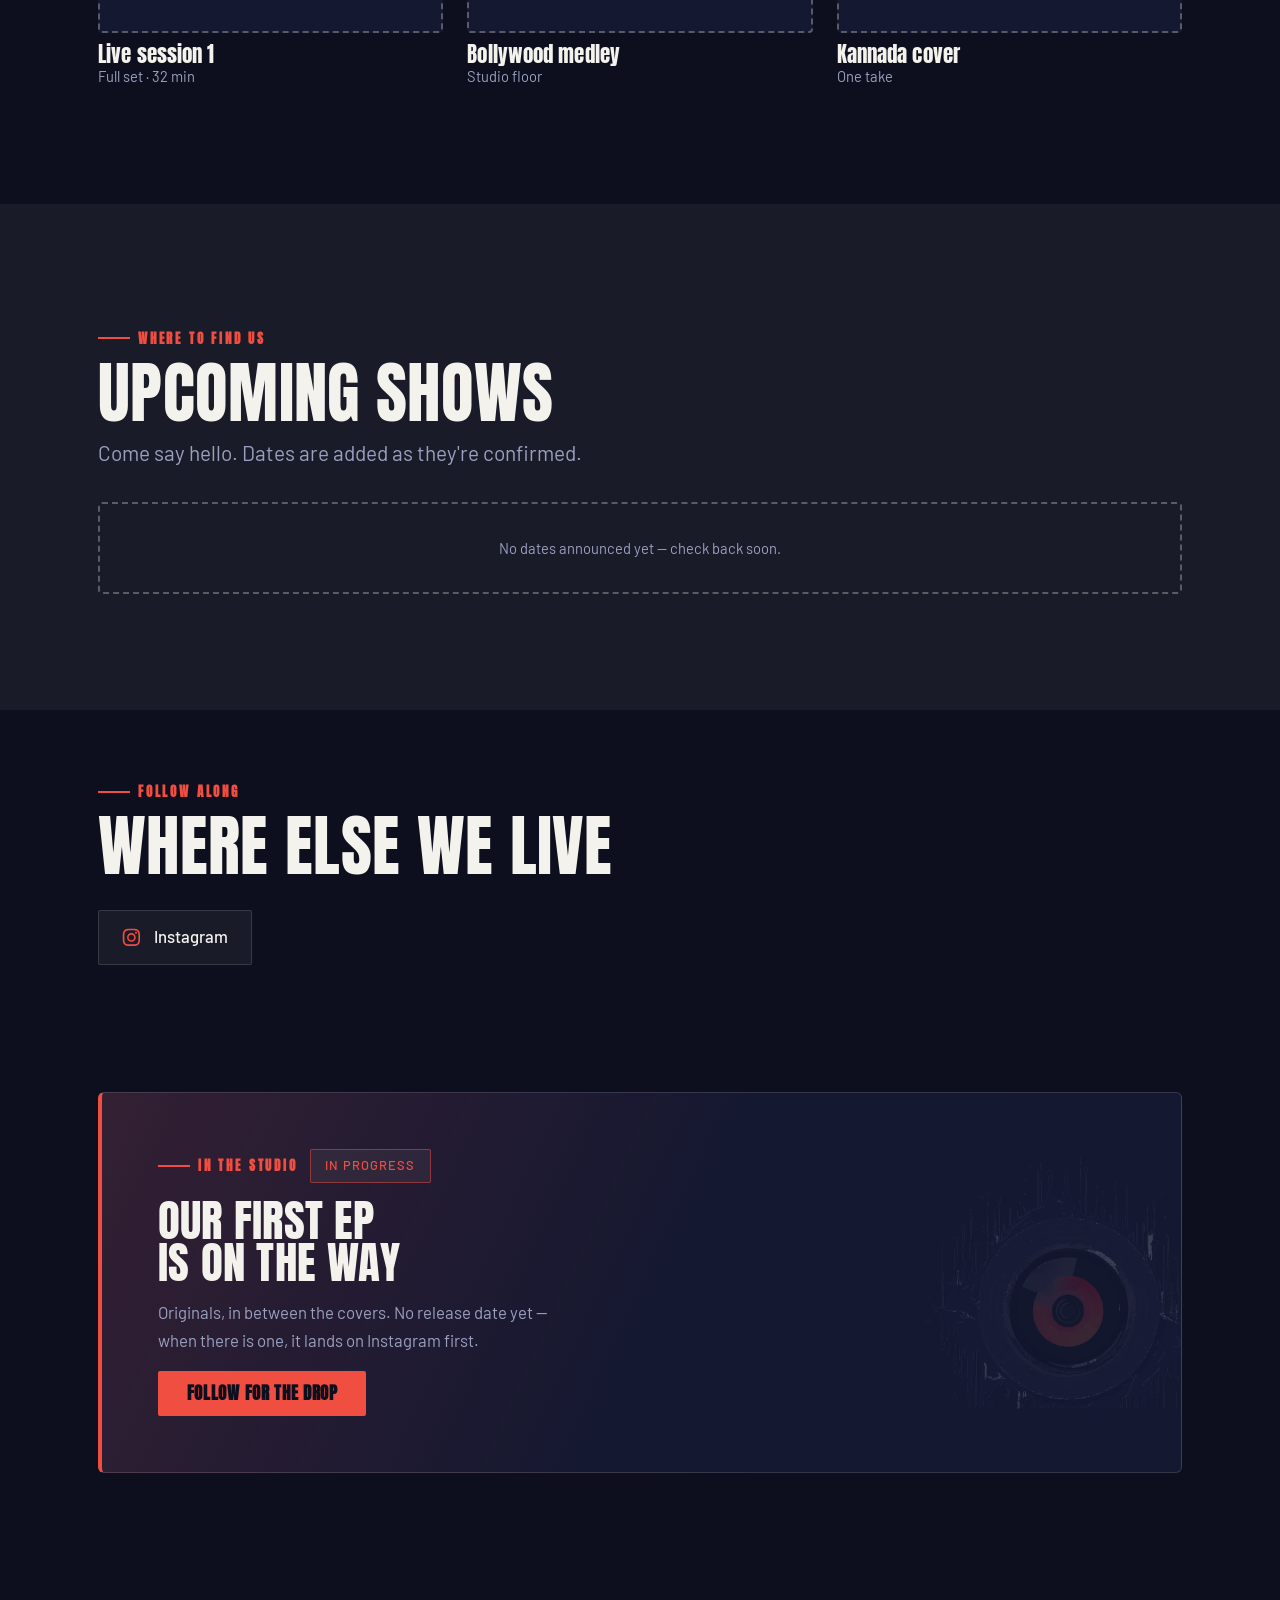
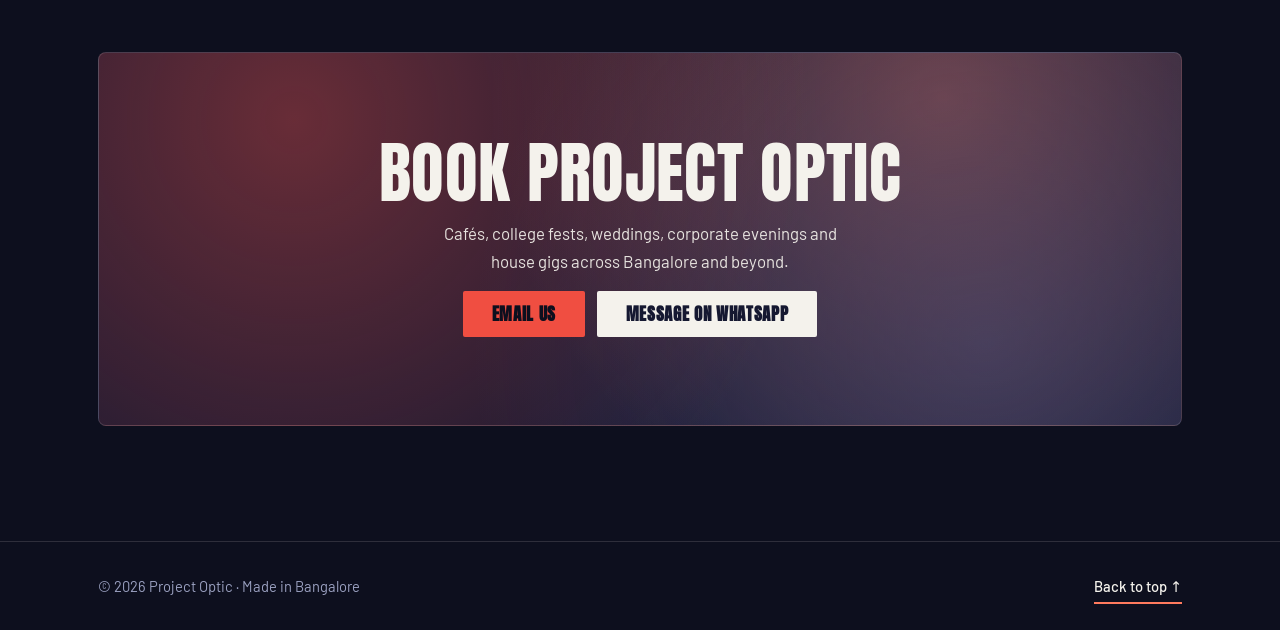
==== commit cc028fe7: "Add an EP teaser before the booking block The one piece of news on the page, so it gets its own fram" ====
--- a/site/index.html
+++ b/site/index.html
@@ -63,6 +63,7 @@
   <section class="section"             id="videos"  aria-label="Videos"></section>
   <section class="section section--tint" id="shows"   aria-label="Shows"></section>
   <section class="section section--tight" id="listen" aria-label="Follow along"></section>
+  <section class="section section--tight" id="ep"     aria-label="Upcoming EP"></section>
   <section class="section"             id="book"    aria-label="Booking"></section>
 </main>
 
--- a/site/assets/css/sections.css
+++ b/site/assets/css/sections.css
@@ -199,10 +199,31 @@
 .about__body > p { color: var(--c-muted); margin-bottom: var(--s-4); }
 .about__body strong { color: var(--c-text); font-weight: var(--fw-medium); }
 
-.members { display: grid; gap: var(--s-3); }
-.member { display: flex; gap: var(--s-4); align-items: center; }
-.member__name { font-size: var(--t-lg); }
-.member__role { color: var(--c-muted); font-size: var(--t-sm); }
+/* The line-up, by instrument rather than by name. Six stacked bars, each in
+   the next accent, so the band reads as layers at a glance. */
+.lineup__title {
+  font-size: var(--t-xs);
+  font-family: var(--f-body);
+  font-weight: var(--fw-bold);
+  letter-spacing: var(--ls-wide);
+  text-transform: uppercase;
+  color: var(--c-muted);
+  margin-bottom: var(--s-3);
+}
+.lineup__list { display: grid; gap: var(--s-2); }
+.lineup__item {
+  padding: var(--s-3) var(--s-4);
+  border: var(--border);
+  border-left: var(--border-accent-w) solid var(--accent, var(--c-accent-1));
+  border-radius: var(--r-md);
+  background: var(--c-surface);
+  font-family: var(--f-display);
+  font-size: var(--t-lg);
+  text-transform: uppercase;
+  letter-spacing: 0.02em;
+  transition: background var(--d-fast), transform var(--d-fast) var(--e-out);
+}
+.lineup__item:hover { background: var(--c-surface-2); transform: translateX(3px); }
 
 @media (max-width: 860px) {
   .about { grid-template-columns: 1fr; gap: var(--s-6); }
@@ -231,25 +252,34 @@
   line-height: 1.5;
 }
 
-/* Chips rather than dot-separated text: a separator between names dangles at
-   the start of a line whenever the list wraps, which it does in every card. */
-.genre__artists {
-  display: flex;
-  flex-wrap: wrap;
-  gap: var(--s-2);
-  padding-top: var(--s-3);
+.artists {
+  margin-top: var(--s-6);
+  padding-top: var(--s-5);
   border-top: var(--border);
 }
-.genre__artist {
+.artists__label {
+  font-family: var(--f-body);
   font-size: var(--t-xs);
-  border-color: color-mix(in srgb, var(--accent, var(--c-accent-1)) 40%, transparent);
-}
-
-.genres__note {
-  margin-top: var(--s-5);
+  font-weight: var(--fw-bold);
+  letter-spacing: var(--ls-wide);
+  text-transform: uppercase;
   color: var(--c-muted);
-  font-size: var(--t-sm);
-  max-width: var(--w-prose);
+  margin-bottom: var(--s-3);
+}
+.artists__names {
+  font-family: var(--f-display);
+  font-size: var(--t-lg);
+  line-height: 1.55;
+  color: var(--c-text);
+  max-width: 68ch;
+}
+/* Keep a name whole: "Shankar–Ehsaan–Loy" otherwise breaks at its hyphens. */
+.artists__name { white-space: nowrap; }
+.artists__sep  { color: var(--c-accent-1); }
+.artists__tail {
+  font-family: var(--f-body);
+  font-size: var(--t-base);
+  color: var(--c-muted);
 }
 
 /* ==========================================================================
@@ -354,6 +384,57 @@
 .social svg { width: 1.3rem; height: 1.3rem; fill: var(--accent, var(--c-accent-1)); }
 
 /* ==========================================================================
+   6b. EP — the one piece of news on the page, so it gets its own frame
+   ========================================================================== */
+.ep {
+  position: relative;
+  overflow: hidden;
+  display: grid;
+  gap: var(--s-4);
+  padding: clamp(2rem, 5vw, 3.5rem);
+  border: var(--border);
+  border-left: var(--border-accent-w) solid var(--c-accent-1);
+  border-radius: var(--r-lg);
+  background:
+    linear-gradient(115deg,
+      color-mix(in srgb, var(--c-accent-1) 14%, transparent) 0%,
+      transparent 52%),
+    var(--c-bg-2);
+}
+
+/* Bleeds off the right edge, clipped by the panel. Hidden on narrow screens
+   where it would sit under the text rather than beside it. */
+.ep__mark {
+  position: absolute;
+  right: -3%;
+  top: 50%;
+  translate: 0 -50%;
+  width: min(34%, 18rem);
+  opacity: 0.16;
+  pointer-events: none;
+}
+
+.ep__body { position: relative; z-index: 1; max-width: 46ch; display: grid; gap: var(--s-4); justify-items: start; }
+
+.ep__meta { display: flex; align-items: center; gap: var(--s-3); flex-wrap: wrap; }
+.ep__meta .kicker { margin-bottom: 0; }
+
+.ep__status {
+  border-color: color-mix(in srgb, var(--c-accent-1) 50%, transparent);
+  color: var(--c-accent-1);
+  font-size: var(--t-xs);
+  text-transform: uppercase;
+  letter-spacing: 0.08em;
+}
+
+.ep__title { font-size: var(--t-2xl); text-transform: uppercase; }
+.ep__lead  { color: var(--c-muted); }
+
+@media (max-width: 720px) {
+  .ep__mark { display: none; }
+}
+
+/* ==========================================================================
    7. BOOK — closing call to action
    ========================================================================== */
 .book {
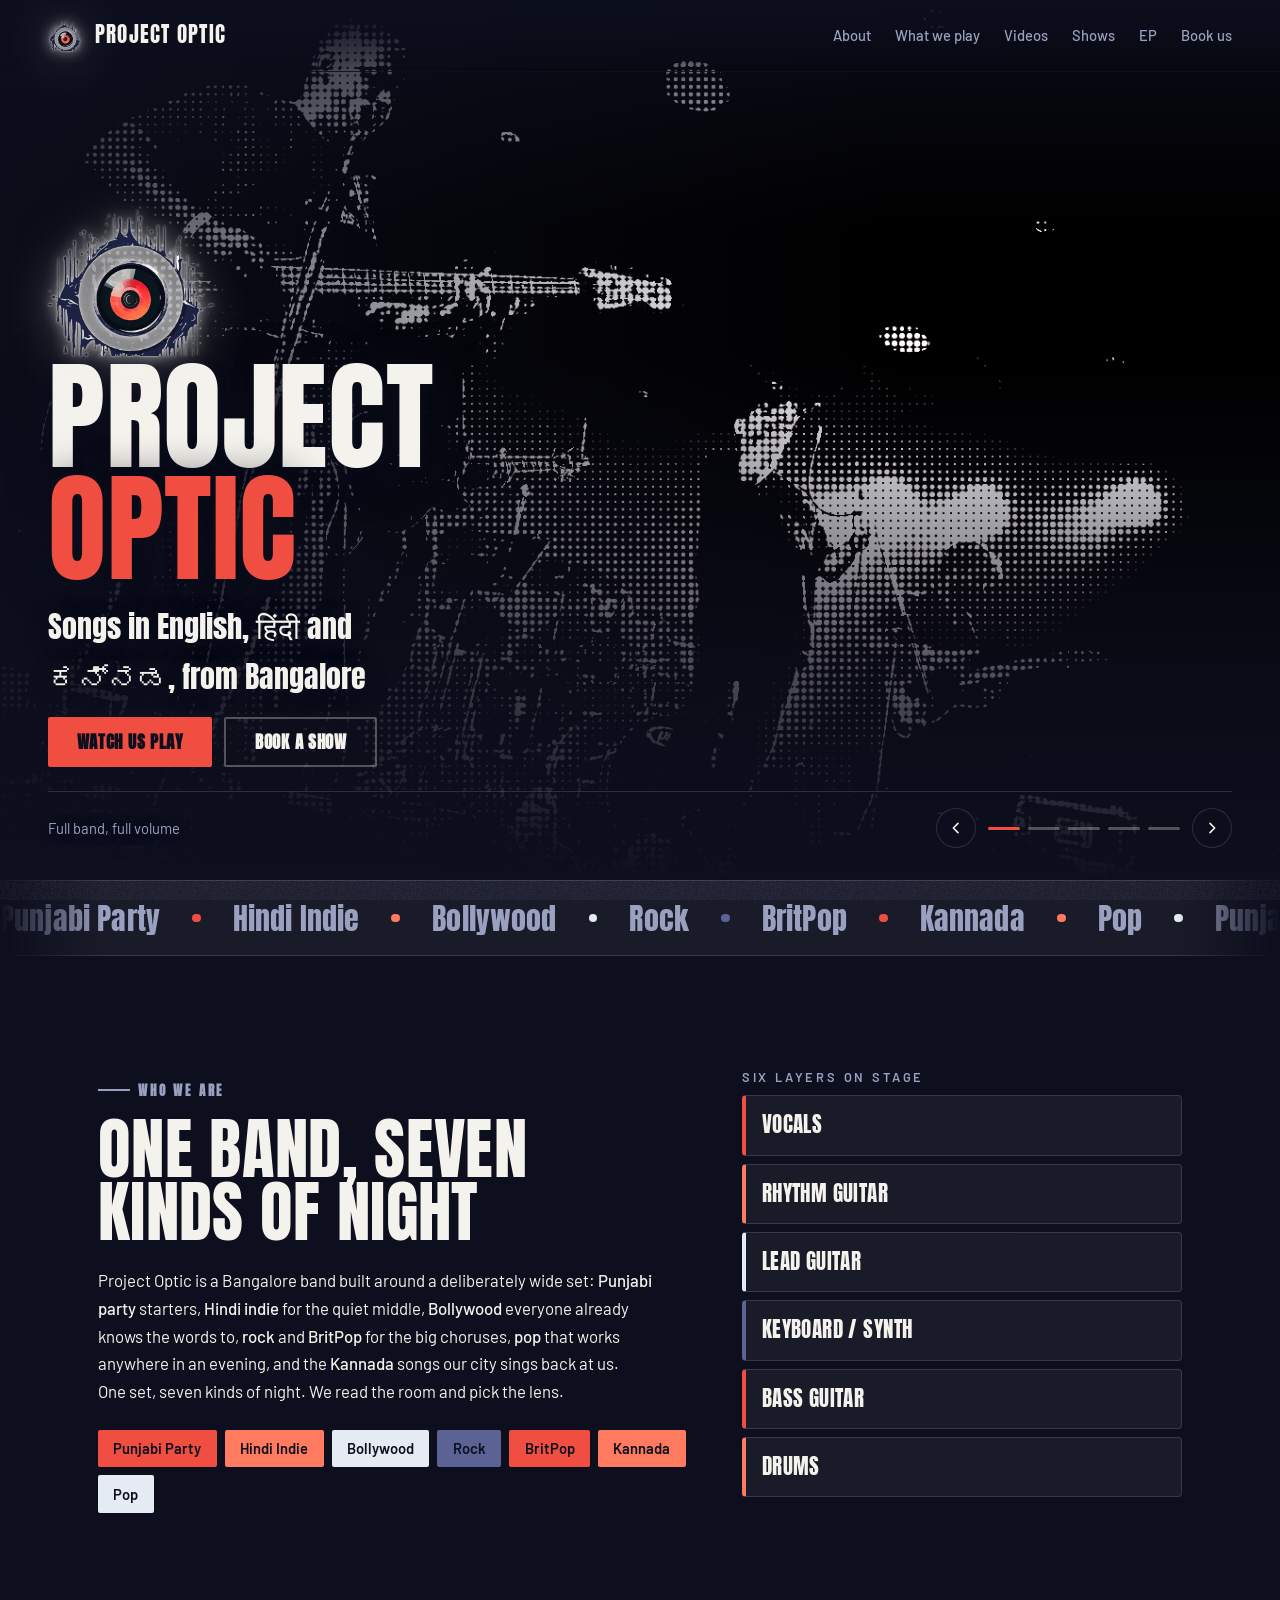
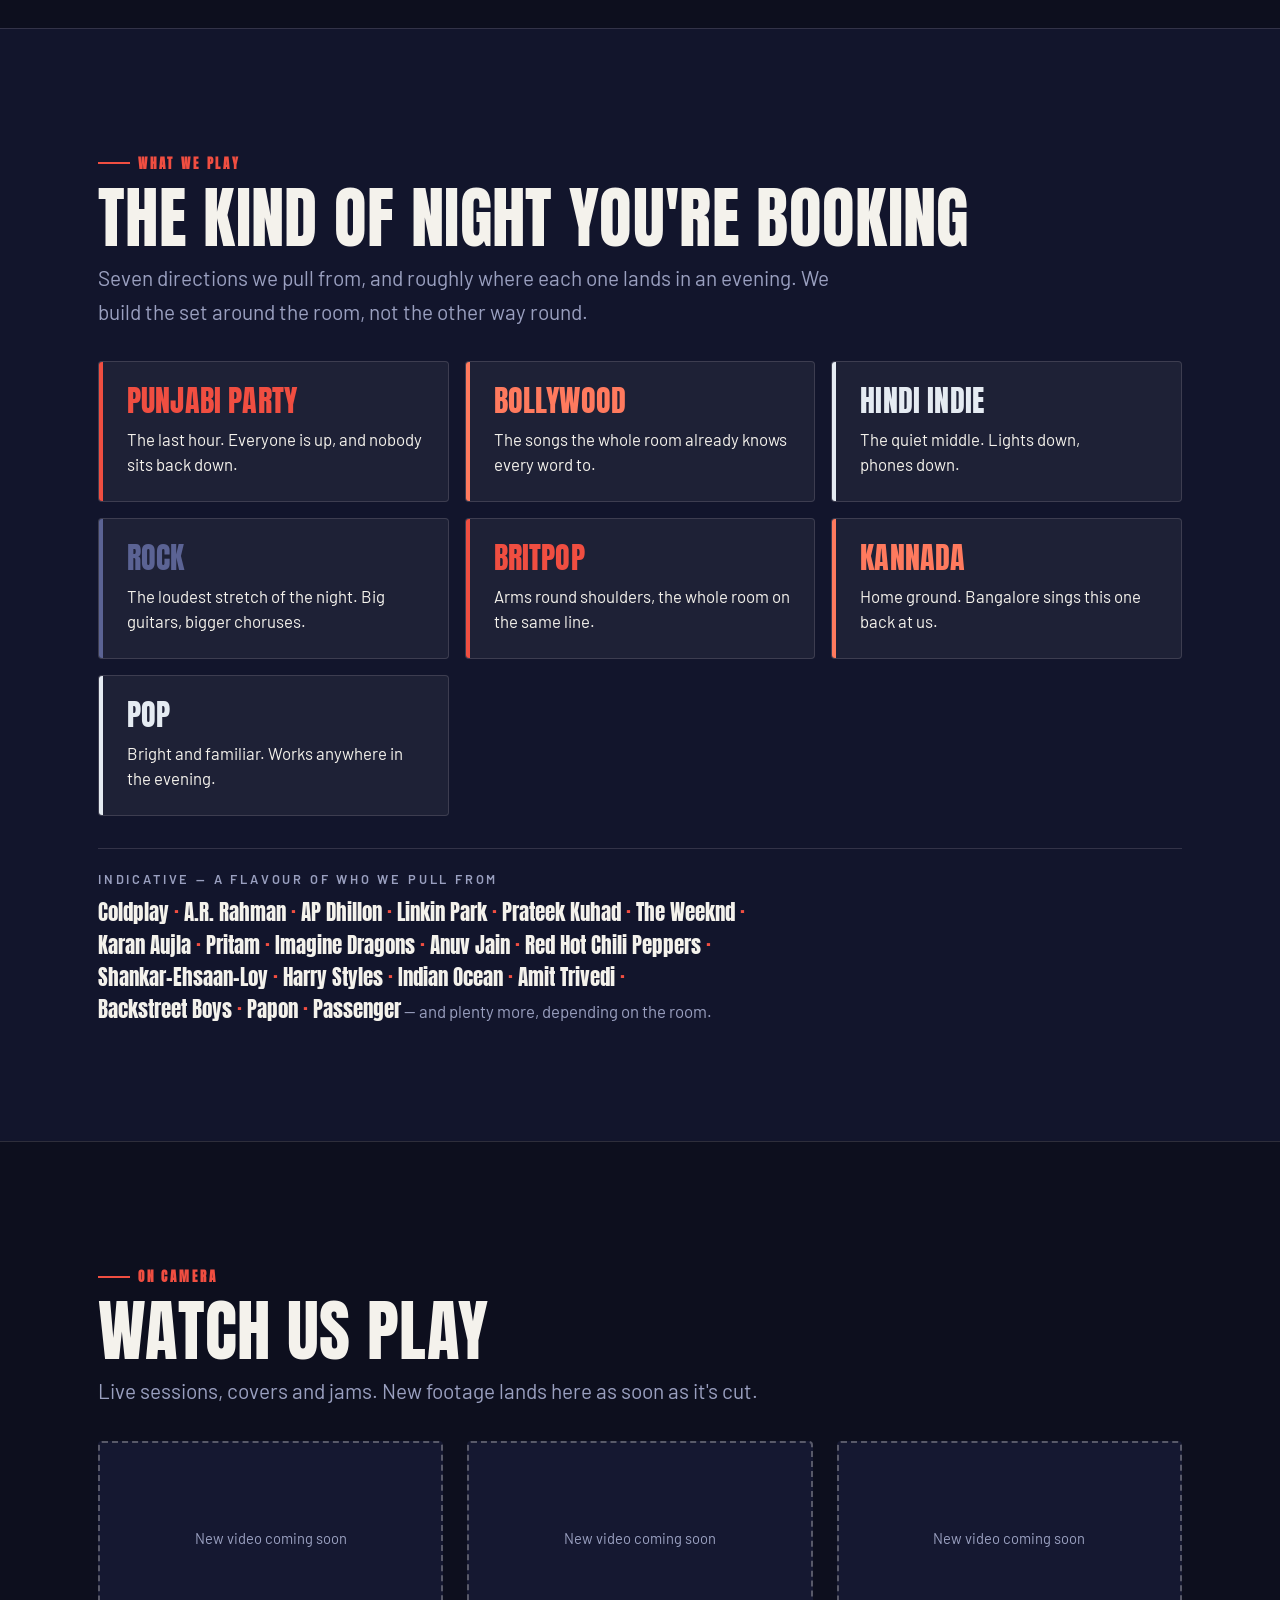
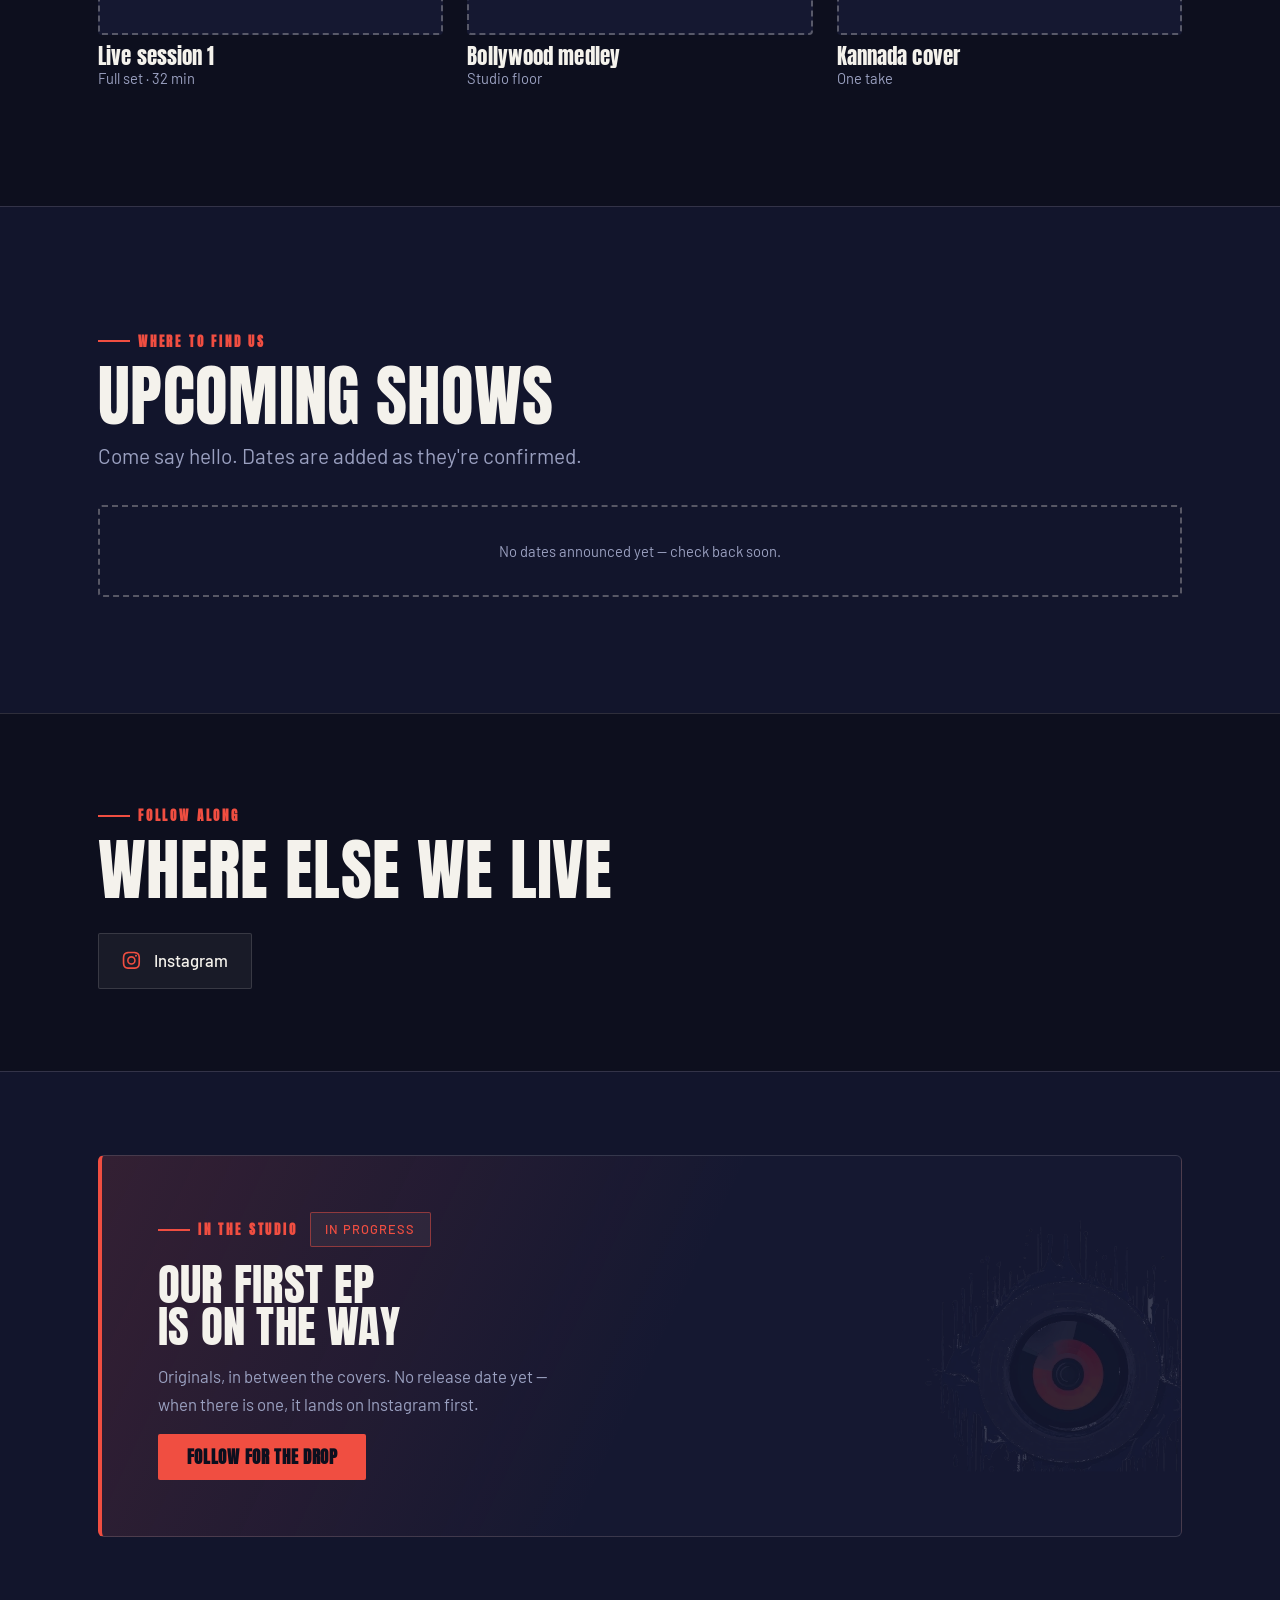
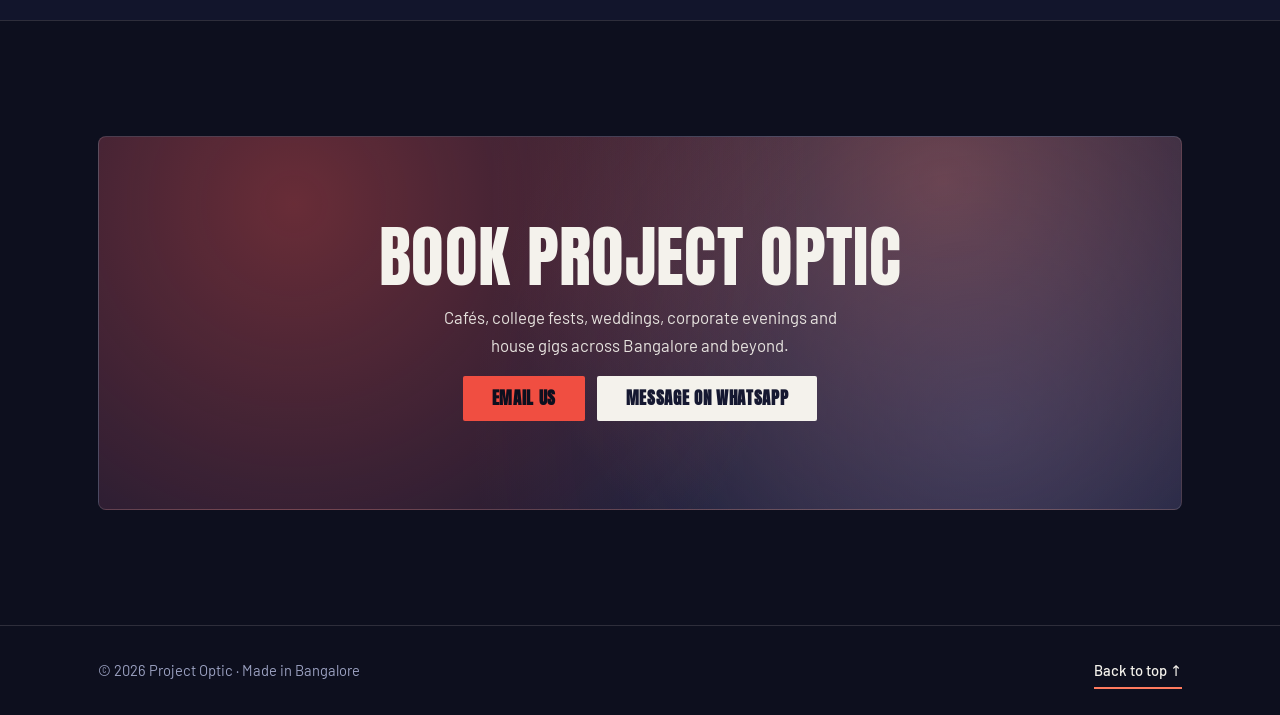
==== commit 39d6d576: "Give sections a readable edge on small screens On a phone every block is one full-width column, so t" ====
--- a/site/index.html
+++ b/site/index.html
@@ -58,13 +58,13 @@
 <div class="marquee" id="marquee"></div>
 
 <main>
-  <section class="section"             id="about"   aria-label="About the band"></section>
-  <section class="section section--tint" id="repertoire" aria-label="What we play"></section>
-  <section class="section"             id="videos"  aria-label="Videos"></section>
-  <section class="section section--tint" id="shows"   aria-label="Shows"></section>
+  <section class="section" id="about"   aria-label="About the band"></section>
+  <section class="section" id="repertoire" aria-label="What we play"></section>
+  <section class="section" id="videos"  aria-label="Videos"></section>
+  <section class="section" id="shows"   aria-label="Shows"></section>
   <section class="section section--tight" id="listen" aria-label="Follow along"></section>
   <section class="section section--tight" id="ep"     aria-label="Upcoming EP"></section>
-  <section class="section"             id="book"    aria-label="Booking"></section>
+  <section class="section" id="book"    aria-label="Booking"></section>
 </main>
 
 <footer class="footer" id="footer"></footer>
--- a/site/assets/css/tokens.css
+++ b/site/assets/css/tokens.css
@@ -71,9 +71,17 @@
   --s-7: 3rem;
   --s-8: 4rem;
 
-  /* vertical rhythm between major sections, and the page side gutter */
-  --s-section: clamp(4rem, 9vw, 7.5rem);
+  /* vertical rhythm between major sections, and the page side gutter.
+     The floor matters most: on a phone 9vw is only ~35px, so the clamp
+     minimum is what actually separates one section from the next. */
+  --s-section: clamp(5rem, 9vw, 7.5rem);
   --s-gutter:  clamp(1.25rem, 4vw, 3rem);
+
+  /* The alternating section wash. Translucent rather than opaque so the
+     grain backdrop still shows through; strong enough to read as a change
+     of surface on a small screen, where the section edge is the only cue
+     that one block has ended and another has begun. */
+  --c-section-tint: color-mix(in srgb, var(--c-bg-2) 78%, transparent);
 
   /* --- measure -------------------------------------------------------- */
   --w-page:  1180px;
--- a/site/assets/css/layout.css
+++ b/site/assets/css/layout.css
@@ -10,10 +10,19 @@
 
 /* --- section rhythm ----------------------------------------------------- */
 .section { padding-block: var(--s-section); position: relative; }
-.section--tight { padding-block: calc(var(--s-section) * 0.55); }
+.section--tight { padding-block: calc(var(--s-section) * 0.72); }
 
-/* Alternating tint, so neighbouring sections separate without hard rules. */
-.section--tint { background: var(--c-surface); }
+/* Alternating tint, worked out from position rather than hand-tagged. A
+   section removes itself when its content is empty, and hand-applied classes
+   drifted out of step every time one did — three untinted blocks ended up
+   stacked at the foot of the page. nth-of-type re-alternates over whatever
+   actually rendered. */
+main > section:nth-of-type(even) { background: var(--c-section-tint); }
+
+/* A hairline between neighbours as well as the tint. On a wide screen the
+   tint alone is enough; on a phone, where everything is one column and the
+   eye has no other structure to read, the edge does the work. */
+main > section + section { border-top: var(--border); }
 
 .section__head {
   display: flex;
@@ -22,6 +31,14 @@
   justify-content: space-between;
   gap: var(--s-4);
   margin-bottom: var(--s-6);
+}
+
+@media (max-width: 720px) {
+  /* One column means every block is the full width, so they need more air
+     between them and a clearer gap under each heading than on desktop. */
+  .section__head { margin-bottom: var(--s-7); }
+  .section__lead { margin-top: var(--s-4); }
+  .kicker { margin-bottom: var(--s-4); }
 }
 .section__title { font-size: var(--t-3xl); text-transform: uppercase; }
 .section__lead  { color: var(--c-muted); font-size: var(--t-lg); max-width: var(--w-prose); margin-top: var(--s-3); }
